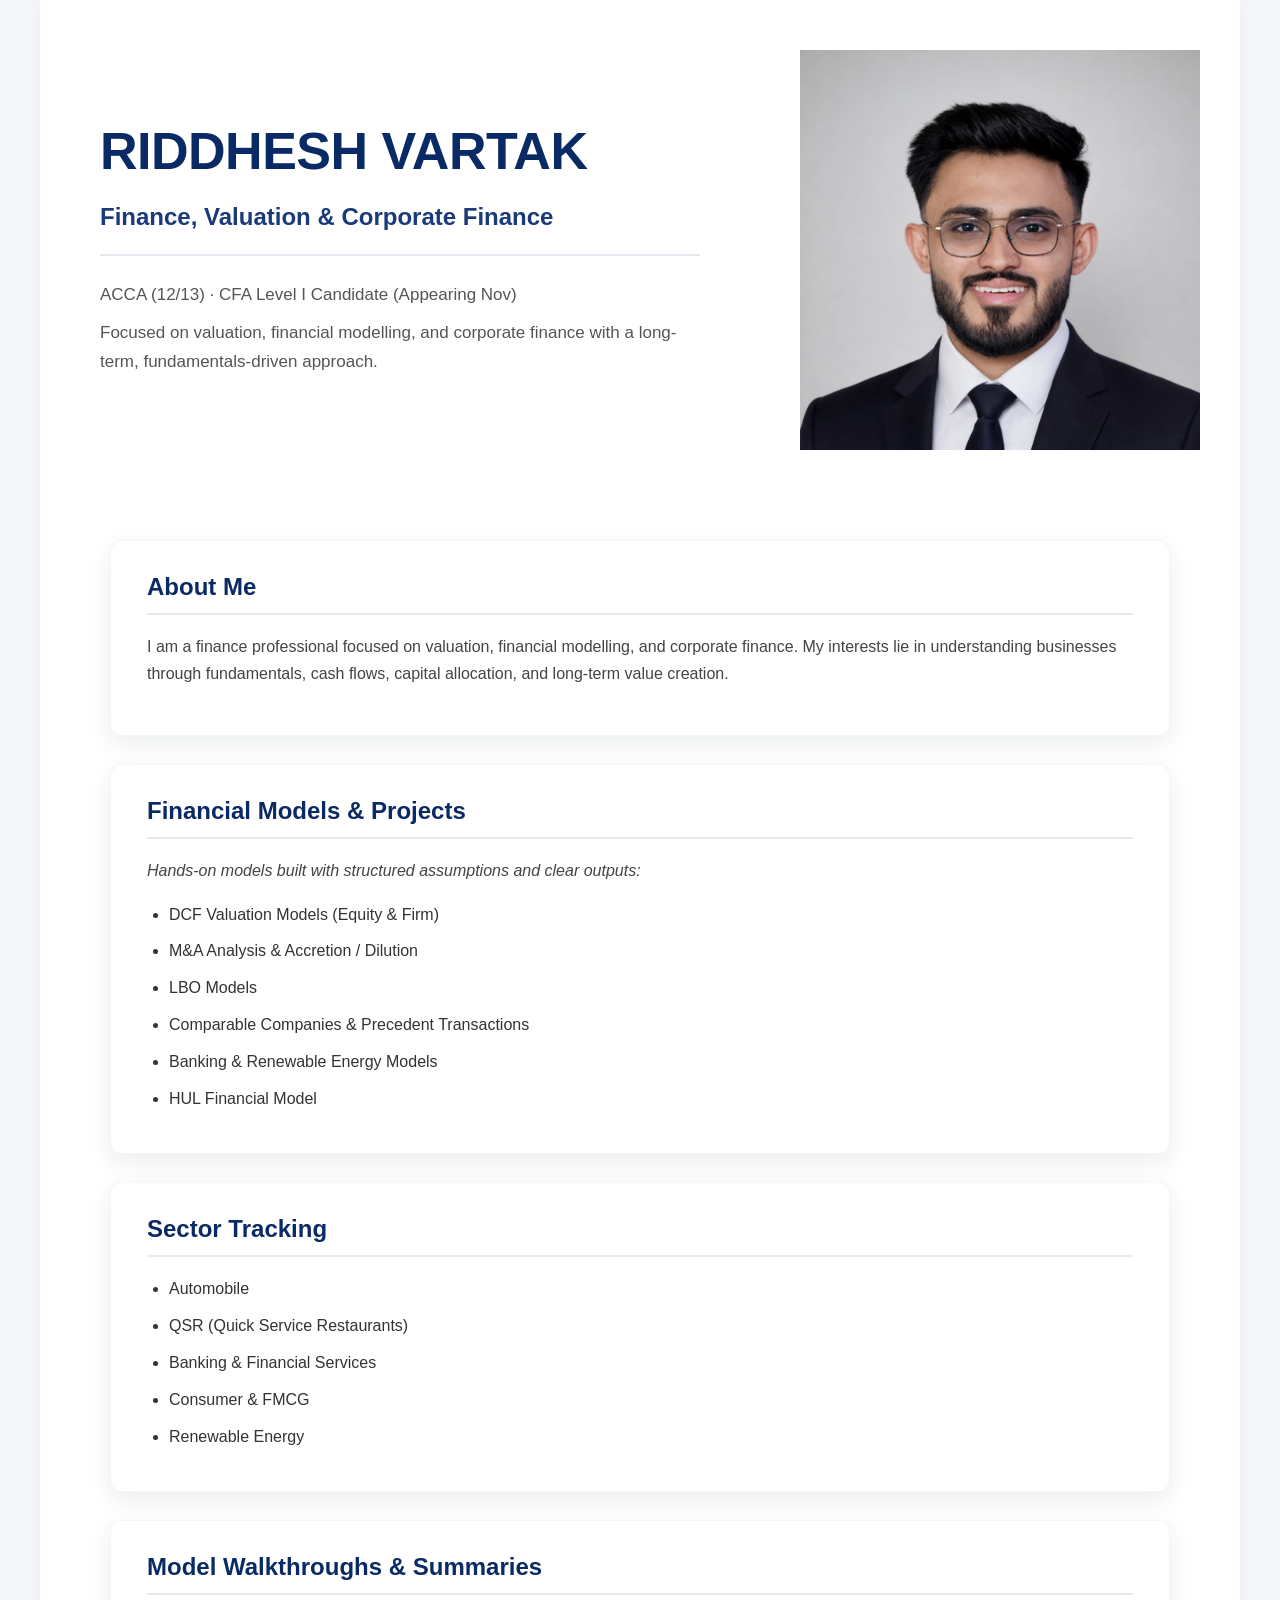
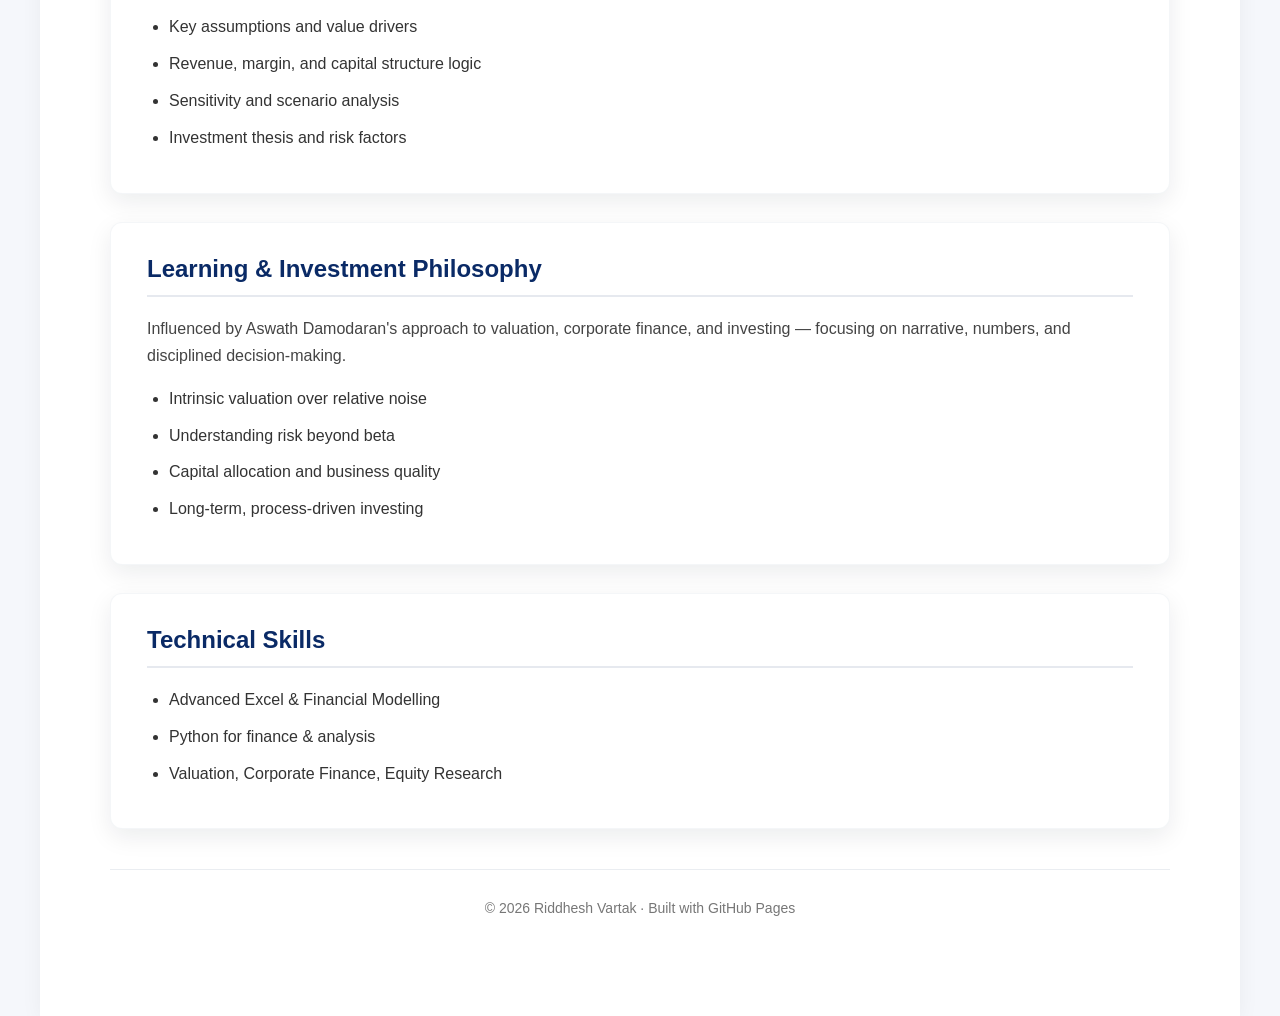
==== index.html @ f4246430 "Update index.html" ====
<!DOCTYPE html>
<html lang="en">
<head>
  <meta charset="UTF-8">
  <title>Riddhesh Vartak | Finance & Valuation Portfolio</title>
  <meta name="viewport" content="width=device-width, initial-scale=1.0">

  <style>
    * {
      box-sizing: border-box;
      margin: 0;
      padding: 0;
    }

    body {
      font-family: 'Arial', sans-serif;
      background: #f5f7fb;
      color: #222;
    }

    /* MAIN CONTENT AREA */
    .main-content-area {
      max-width: 1200px;
      margin: 0 auto;
      background: #ffffff;
      box-shadow: 0 4px 20px rgba(0, 0, 0, 0.05);
    }

    /* HERO SECTION */
    .hero-container {
      display: flex;
      width: 100%;
      min-height: 500px;
      background: #ffffff;
    }

    /* LEFT SIDE - TEXT CONTENT */
    .hero-content {
      flex: 1;
      padding: 60px 60px;
      max-width: 60%;
      display: flex;
      flex-direction: column;
      justify-content: center;
      order: 1; /* Always first on mobile */
    }

    /* RIGHT SIDE - IMAGE SECTION */
    .hero-image-section {
      flex: 1;
      max-width: 40%;
      background: #ffffff;
      display: flex;
      align-items: center;
      justify-content: center;
      padding: 40px;
      order: 2; /* Always second on mobile */
    }

    .hero-image-wrapper {
      width: 100%;
      height: 100%;
      max-height: 400px;
      overflow: hidden;
      display: flex;
      align-items: center;
      justify-content: center;
    }

    .hero-image {
      width: 100%;
      height: 100%;
      object-fit: cover;
      object-position: center top;
    }

    /* TEXT STYLING */
    .hero-name {
      font-size: 52px;
      line-height: 1.1;
      font-weight: 800;
      color: #0a2a66;
      margin-bottom: 20px;
      letter-spacing: -0.5px;
    }

    .hero-title {
      font-size: 24px;
      line-height: 1.4;
      font-weight: 600;
      color: #1a3a7a;
      margin-bottom: 25px;
      padding-bottom: 20px;
      border-bottom: 2px solid rgba(10, 42, 102, 0.1);
    }

    .hero-sub {
      font-size: 17px;
      color: #555;
      line-height: 1.7;
    }

    .hero-sub span {
      display: block;
      margin-bottom: 10px;
      font-weight: 500;
    }

    /* RESPONSIVE - FIXED FOR MOBILE */
    @media (max-width: 1024px) {
      .hero-container {
        flex-direction: column;
        min-height: auto;
      }
      
      .hero-content {
        max-width: 100%;
        padding: 50px 40px;
        order: 1; /* Text comes first */
      }
      
      .hero-image-section {
        max-width: 100%;
        height: 400px;
        padding: 20px;
        order: 2; /* Image comes second */
      }
      
      .hero-image-wrapper {
        max-height: 360px;
      }
    }

    @media (max-width: 768px) {
      .hero-content {
        padding: 40px 30px;
      }
      
      .hero-name {
        font-size: 42px;
      }
      
      .hero-title {
        font-size: 22px;
      }
      
      .hero-image-section {
        height: 350px;
      }
      
      .main-content-area {
        margin: 0 10px;
      }
    }

    @media (max-width: 480px) {
      .hero-content {
        padding: 30px 20px;
      }
      
      .hero-name {
        font-size: 36px;
      }
      
      .hero-title {
        font-size: 20px;
      }
      
      .hero-image-section {
        height: 300px;
        padding: 10px;
      }
    }

    /* MAIN CONTENT BLOCKS */
    .content {
      max-width: 1100px;
      margin: 0 auto;
      padding: 40px 20px 60px;
      background: #ffffff;
    }

    .section {
      background: #ffffff;
      border-radius: 12px;
      padding: 32px 36px;
      margin-bottom: 28px;
      box-shadow: 0 8px 24px rgba(15, 23, 42, 0.08);
      border: 1px solid rgba(148, 163, 184, 0.1);
    }

    .section h2 {
      margin: 0 0 18px;
      color: #0a2a66;
      font-size: 24px;
      font-weight: 700;
      padding-bottom: 12px;
      border-bottom: 2px solid rgba(10, 42, 102, 0.1);
    }

    .section p {
      margin: 0 0 16px;
      color: #444;
      line-height: 1.7;
      font-size: 16px;
    }

    .section ul {
      margin: 8px 0 0;
      padding-left: 22px;
      line-height: 1.8;
      color: #333;
    }

    .section li {
      margin-bottom: 8px;
    }

    .section-note {
      color: #666;
      margin-bottom: 12px;
      font-size: 15px;
      font-style: italic;
    }

    .footer {
      text-align: center;
      color: #777;
      font-size: 14px;
      padding: 30px 0 40px;
      border-top: 1px solid rgba(148, 163, 184, 0.2);
      margin-top: 40px;
      background: #ffffff;
    }
  </style>
</head>

<body>

  <!-- MAIN CONTENT AREA -->
  <div class="main-content-area">
    
    <!-- HERO SECTION -->
    <div class="hero-container">
      <div class="hero-content">
        <h1 class="hero-name">RIDDHESH VARTAK</h1>
        <div class="hero-title">Finance, Valuation & Corporate Finance</div>
        <p class="hero-sub">
          <span>ACCA (12/13) · CFA Level I Candidate (Appearing Nov)</span>
          Focused on valuation, financial modelling, and corporate finance with a long-term, fundamentals-driven approach.
        </p>
      </div>

      <div class="hero-image-section">
        <div class="hero-image-wrapper">
          <img src="profile.jpg" alt="Riddhesh Vartak" class="hero-image">
        </div>
      </div>
    </div>

    <!-- MAIN CONTENT -->
    <main class="content">

      <section class="section">
        <h2>About Me</h2>
        <p>
          I am a finance professional focused on valuation, financial modelling, and corporate finance.
          My interests lie in understanding businesses through fundamentals, cash flows, capital allocation,
          and long-term value creation.
        </p>
      </section>

      <section class="section">
        <h2>Financial Models & Projects</h2>
        <p class="section-note">Hands-on models built with structured assumptions and clear outputs:</p>
        <ul>
          <li>DCF Valuation Models (Equity & Firm)</li>
          <li>M&A Analysis & Accretion / Dilution</li>
          <li>LBO Models</li>
          <li>Comparable Companies & Precedent Transactions</li>
          <li>Banking & Renewable Energy Models</li>
          <li>HUL Financial Model</li>
        </ul>
      </section>

      <section class="section">
        <h2>Sector Tracking</h2>
        <ul>
          <li>Automobile</li>
          <li>QSR (Quick Service Restaurants)</li>
          <li>Banking & Financial Services</li>
          <li>Consumer & FMCG</li>
          <li>Renewable Energy</li>
        </ul>
      </section>

      <section class="section">
        <h2>Model Walkthroughs & Summaries</h2>
        <ul>
          <li>Key assumptions and value drivers</li>
          <li>Revenue, margin, and capital structure logic</li>
          <li>Sensitivity and scenario analysis</li>
          <li>Investment thesis and risk factors</li>
        </ul>
      </section>

      <section class="section">
        <h2>Learning & Investment Philosophy</h2>
        <p>
          Influenced by Aswath Damodaran's approach to valuation, corporate finance, and investing — focusing on narrative,
          numbers, and disciplined decision-making.
        </p>
        <ul>
          <li>Intrinsic valuation over relative noise</li>
          <li>Understanding risk beyond beta</li>
          <li>Capital allocation and business quality</li>
          <li>Long-term, process-driven investing</li>
        </ul>
      </section>

      <section class="section">
        <h2>Technical Skills</h2>
        <ul>
          <li>Advanced Excel & Financial Modelling</li>
          <li>Python for finance & analysis</li>
          <li>Valuation, Corporate Finance, Equity Research</li>
        </ul>
      </section>

      <div class="footer">
        © 2026 Riddhesh Vartak · Built with GitHub Pages
      </div>

    </main>
  </div>

</body>
</html>
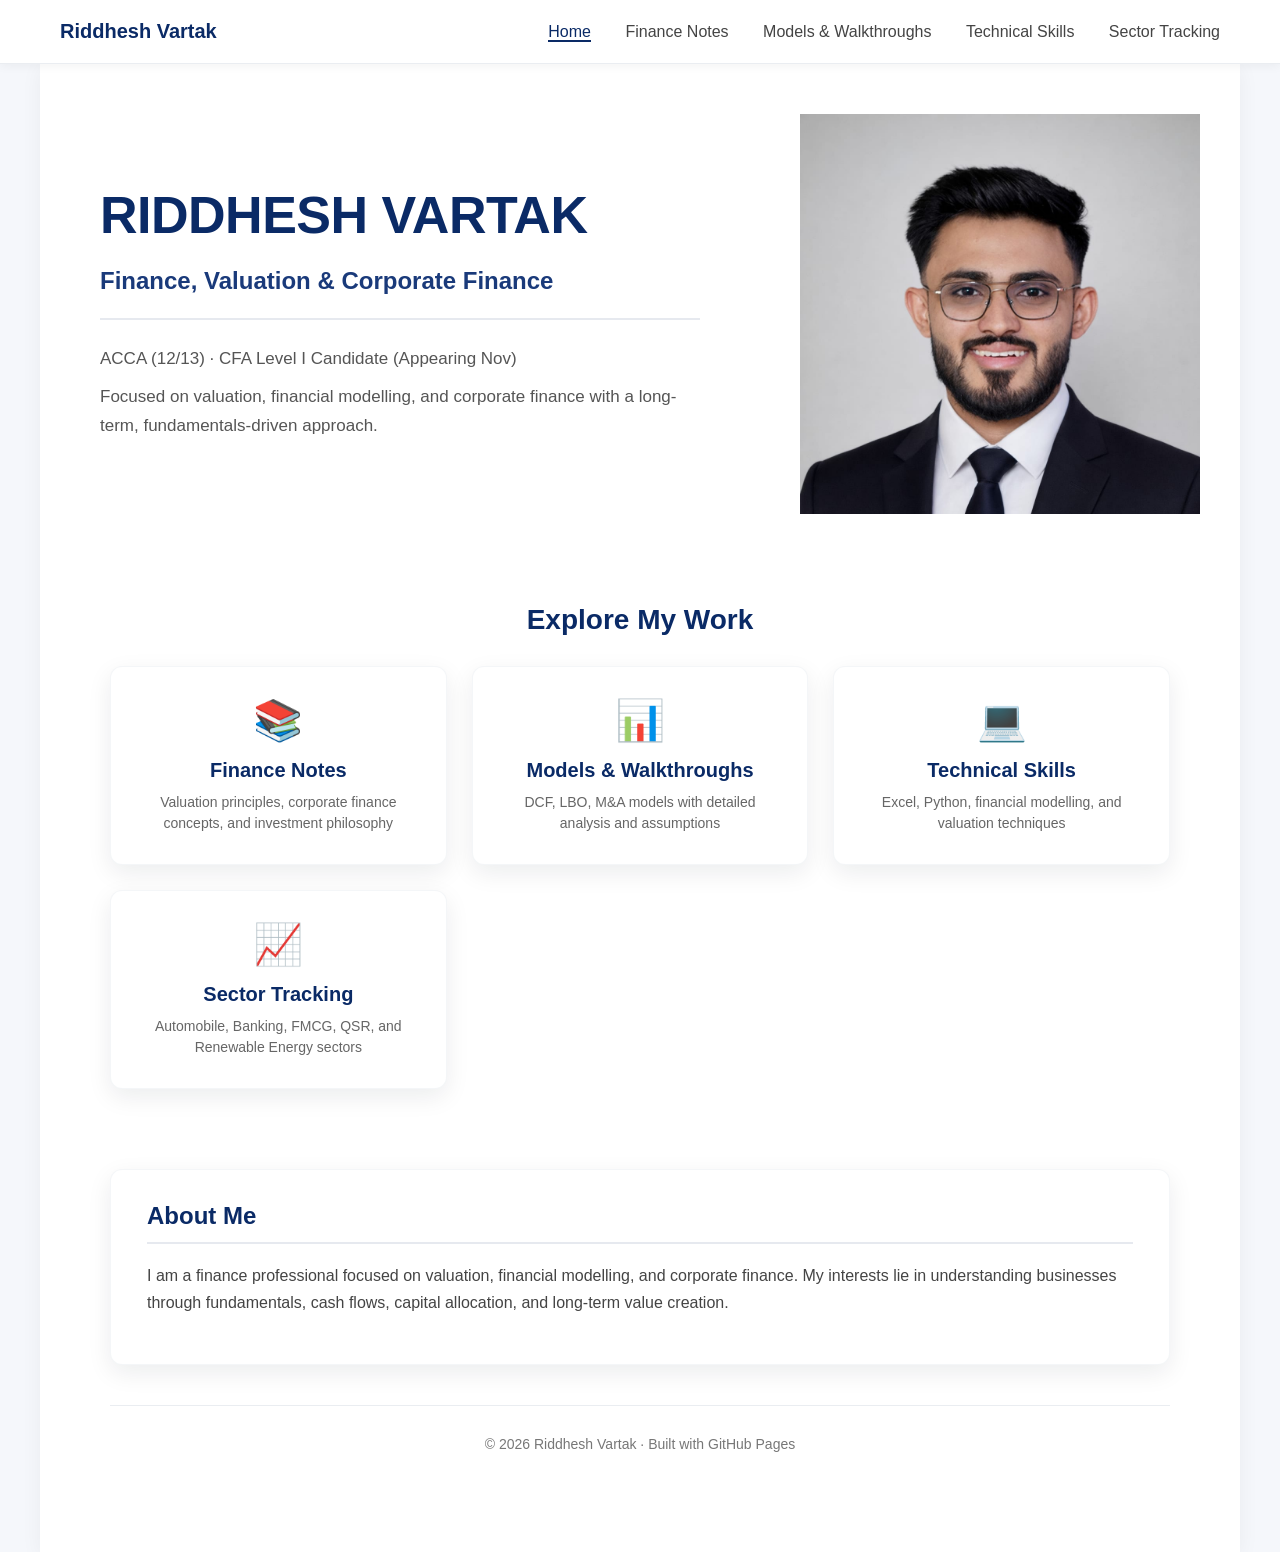
==== commit a3532e1d: "Update index.html" ====
--- a/index.html
+++ b/index.html
@@ -18,12 +18,71 @@
       color: #222;
     }
 
+    /* NAVIGATION MENU */
+    .main-nav {
+      background: #ffffff;
+      padding: 20px 0;
+      border-bottom: 1px solid rgba(148, 163, 184, 0.2);
+      box-shadow: 0 2px 10px rgba(0, 0, 0, 0.05);
+      position: sticky;
+      top: 0;
+      z-index: 1000;
+    }
+    
+    .nav-container {
+      max-width: 1200px;
+      margin: 0 auto;
+      padding: 0 20px;
+      display: flex;
+      justify-content: space-between;
+      align-items: center;
+    }
+    
+    .nav-logo {
+      font-size: 20px;
+      font-weight: 700;
+      color: #0a2a66;
+      text-decoration: none;
+    }
+    
+    .nav-links a {
+      margin-left: 30px;
+      color: #444;
+      text-decoration: none;
+      font-weight: 500;
+      transition: color 0.3s;
+    }
+    
+    .nav-links a:hover,
+    .nav-links a.active {
+      color: #0a2a66;
+      border-bottom: 2px solid #0a2a66;
+    }
+    
+    @media (max-width: 768px) {
+      .nav-container {
+        flex-direction: column;
+      }
+      
+      .nav-links {
+        margin-top: 15px;
+        display: flex;
+        flex-wrap: wrap;
+        justify-content: center;
+      }
+      
+      .nav-links a {
+        margin: 5px 10px;
+      }
+    }
+
     /* MAIN CONTENT AREA */
     .main-content-area {
       max-width: 1200px;
       margin: 0 auto;
       background: #ffffff;
       box-shadow: 0 4px 20px rgba(0, 0, 0, 0.05);
+      min-height: 80vh;
     }
 
     /* HERO SECTION */
@@ -42,7 +101,6 @@
       display: flex;
       flex-direction: column;
       justify-content: center;
-      order: 1; /* Always first on mobile */
     }
 
     /* RIGHT SIDE - IMAGE SECTION */
@@ -54,7 +112,6 @@
       align-items: center;
       justify-content: center;
       padding: 40px;
-      order: 2; /* Always second on mobile */
     }
 
     .hero-image-wrapper {
@@ -106,8 +163,64 @@
       font-weight: 500;
     }
 
-    /* RESPONSIVE - FIXED FOR MOBILE */
-    @media (max-width: 1024px) {
+    /* QUICK LINKS SECTION */
+    .quick-links {
+      max-width: 1100px;
+      margin: 40px auto;
+      padding: 0 20px;
+    }
+
+    .quick-links h2 {
+      text-align: center;
+      color: #0a2a66;
+      margin-bottom: 30px;
+      font-size: 28px;
+    }
+
+    .links-grid {
+      display: grid;
+      grid-template-columns: repeat(auto-fit, minmax(250px, 1fr));
+      gap: 25px;
+    }
+
+    .link-card {
+      background: #ffffff;
+      border-radius: 12px;
+      padding: 30px;
+      text-align: center;
+      box-shadow: 0 8px 24px rgba(15, 23, 42, 0.08);
+      border: 1px solid rgba(148, 163, 184, 0.1);
+      transition: transform 0.3s, box-shadow 0.3s;
+      text-decoration: none;
+      color: inherit;
+      display: block;
+    }
+
+    .link-card:hover {
+      transform: translateY(-5px);
+      box-shadow: 0 12px 30px rgba(15, 23, 42, 0.12);
+    }
+
+    .link-icon {
+      font-size: 40px;
+      color: #0a2a66;
+      margin-bottom: 15px;
+    }
+
+    .link-card h3 {
+      color: #0a2a66;
+      margin-bottom: 10px;
+      font-size: 20px;
+    }
+
+    .link-card p {
+      color: #666;
+      font-size: 14px;
+      line-height: 1.5;
+    }
+
+    /* RESPONSIVE */
+    @media (max-width: 768px) {
       .hero-container {
         flex-direction: column;
         min-height: auto;
@@ -116,25 +229,17 @@
       .hero-content {
         max-width: 100%;
         padding: 50px 40px;
-        order: 1; /* Text comes first */
       }
       
       .hero-image-section {
         max-width: 100%;
         height: 400px;
         padding: 20px;
-        order: 2; /* Image comes second */
       }
       
       .hero-image-wrapper {
         max-height: 360px;
       }
-    }
-
-    @media (max-width: 768px) {
-      .hero-content {
-        padding: 40px 30px;
-      }
       
       .hero-name {
         font-size: 42px;
@@ -142,14 +247,6 @@
       
       .hero-title {
         font-size: 22px;
-      }
-      
-      .hero-image-section {
-        height: 350px;
-      }
-      
-      .main-content-area {
-        margin: 0 10px;
       }
     }
 
@@ -169,6 +266,10 @@
       .hero-image-section {
         height: 300px;
         padding: 10px;
+      }
+      
+      .links-grid {
+        grid-template-columns: 1fr;
       }
     }
 
@@ -236,6 +337,19 @@
 </head>
 
 <body>
+  <!-- NAVIGATION MENU -->
+  <nav class="main-nav">
+    <div class="nav-container">
+      <a href="index.html" class="nav-logo">Riddhesh Vartak</a>
+      <div class="nav-links">
+        <a href="index.html" class="active">Home</a>
+        <a href="notes.html">Finance Notes</a>
+        <a href="models.html">Models & Walkthroughs</a>
+        <a href="skills.html">Technical Skills</a>
+        <a href="sectors.html">Sector Tracking</a>
+      </div>
+    </div>
+  </nav>
 
   <!-- MAIN CONTENT AREA -->
   <div class="main-content-area">
@@ -258,9 +372,38 @@
       </div>
     </div>
 
+    <!-- QUICK LINKS TO SECTIONS -->
+    <div class="quick-links">
+      <h2>Explore My Work</h2>
+      <div class="links-grid">
+        <a href="notes.html" class="link-card">
+          <div class="link-icon">📚</div>
+          <h3>Finance Notes</h3>
+          <p>Valuation principles, corporate finance concepts, and investment philosophy</p>
+        </a>
+        
+        <a href="models.html" class="link-card">
+          <div class="link-icon">📊</div>
+          <h3>Models & Walkthroughs</h3>
+          <p>DCF, LBO, M&A models with detailed analysis and assumptions</p>
+        </a>
+        
+        <a href="skills.html" class="link-card">
+          <div class="link-icon">💻</div>
+          <h3>Technical Skills</h3>
+          <p>Excel, Python, financial modelling, and valuation techniques</p>
+        </a>
+        
+        <a href="sectors.html" class="link-card">
+          <div class="link-icon">📈</div>
+          <h3>Sector Tracking</h3>
+          <p>Automobile, Banking, FMCG, QSR, and Renewable Energy sectors</p>
+        </a>
+      </div>
+    </div>
+
     <!-- MAIN CONTENT -->
     <main class="content">
-
       <section class="section">
         <h2>About Me</h2>
         <p>
@@ -270,69 +413,10 @@
         </p>
       </section>
 
-      <section class="section">
-        <h2>Financial Models & Projects</h2>
-        <p class="section-note">Hands-on models built with structured assumptions and clear outputs:</p>
-        <ul>
-          <li>DCF Valuation Models (Equity & Firm)</li>
-          <li>M&A Analysis & Accretion / Dilution</li>
-          <li>LBO Models</li>
-          <li>Comparable Companies & Precedent Transactions</li>
-          <li>Banking & Renewable Energy Models</li>
-          <li>HUL Financial Model</li>
-        </ul>
-      </section>
-
-      <section class="section">
-        <h2>Sector Tracking</h2>
-        <ul>
-          <li>Automobile</li>
-          <li>QSR (Quick Service Restaurants)</li>
-          <li>Banking & Financial Services</li>
-          <li>Consumer & FMCG</li>
-          <li>Renewable Energy</li>
-        </ul>
-      </section>
-
-      <section class="section">
-        <h2>Model Walkthroughs & Summaries</h2>
-        <ul>
-          <li>Key assumptions and value drivers</li>
-          <li>Revenue, margin, and capital structure logic</li>
-          <li>Sensitivity and scenario analysis</li>
-          <li>Investment thesis and risk factors</li>
-        </ul>
-      </section>
-
-      <section class="section">
-        <h2>Learning & Investment Philosophy</h2>
-        <p>
-          Influenced by Aswath Damodaran's approach to valuation, corporate finance, and investing — focusing on narrative,
-          numbers, and disciplined decision-making.
-        </p>
-        <ul>
-          <li>Intrinsic valuation over relative noise</li>
-          <li>Understanding risk beyond beta</li>
-          <li>Capital allocation and business quality</li>
-          <li>Long-term, process-driven investing</li>
-        </ul>
-      </section>
-
-      <section class="section">
-        <h2>Technical Skills</h2>
-        <ul>
-          <li>Advanced Excel & Financial Modelling</li>
-          <li>Python for finance & analysis</li>
-          <li>Valuation, Corporate Finance, Equity Research</li>
-        </ul>
-      </section>
-
       <div class="footer">
         © 2026 Riddhesh Vartak · Built with GitHub Pages
       </div>
-
     </main>
   </div>
-
 </body>
 </html>
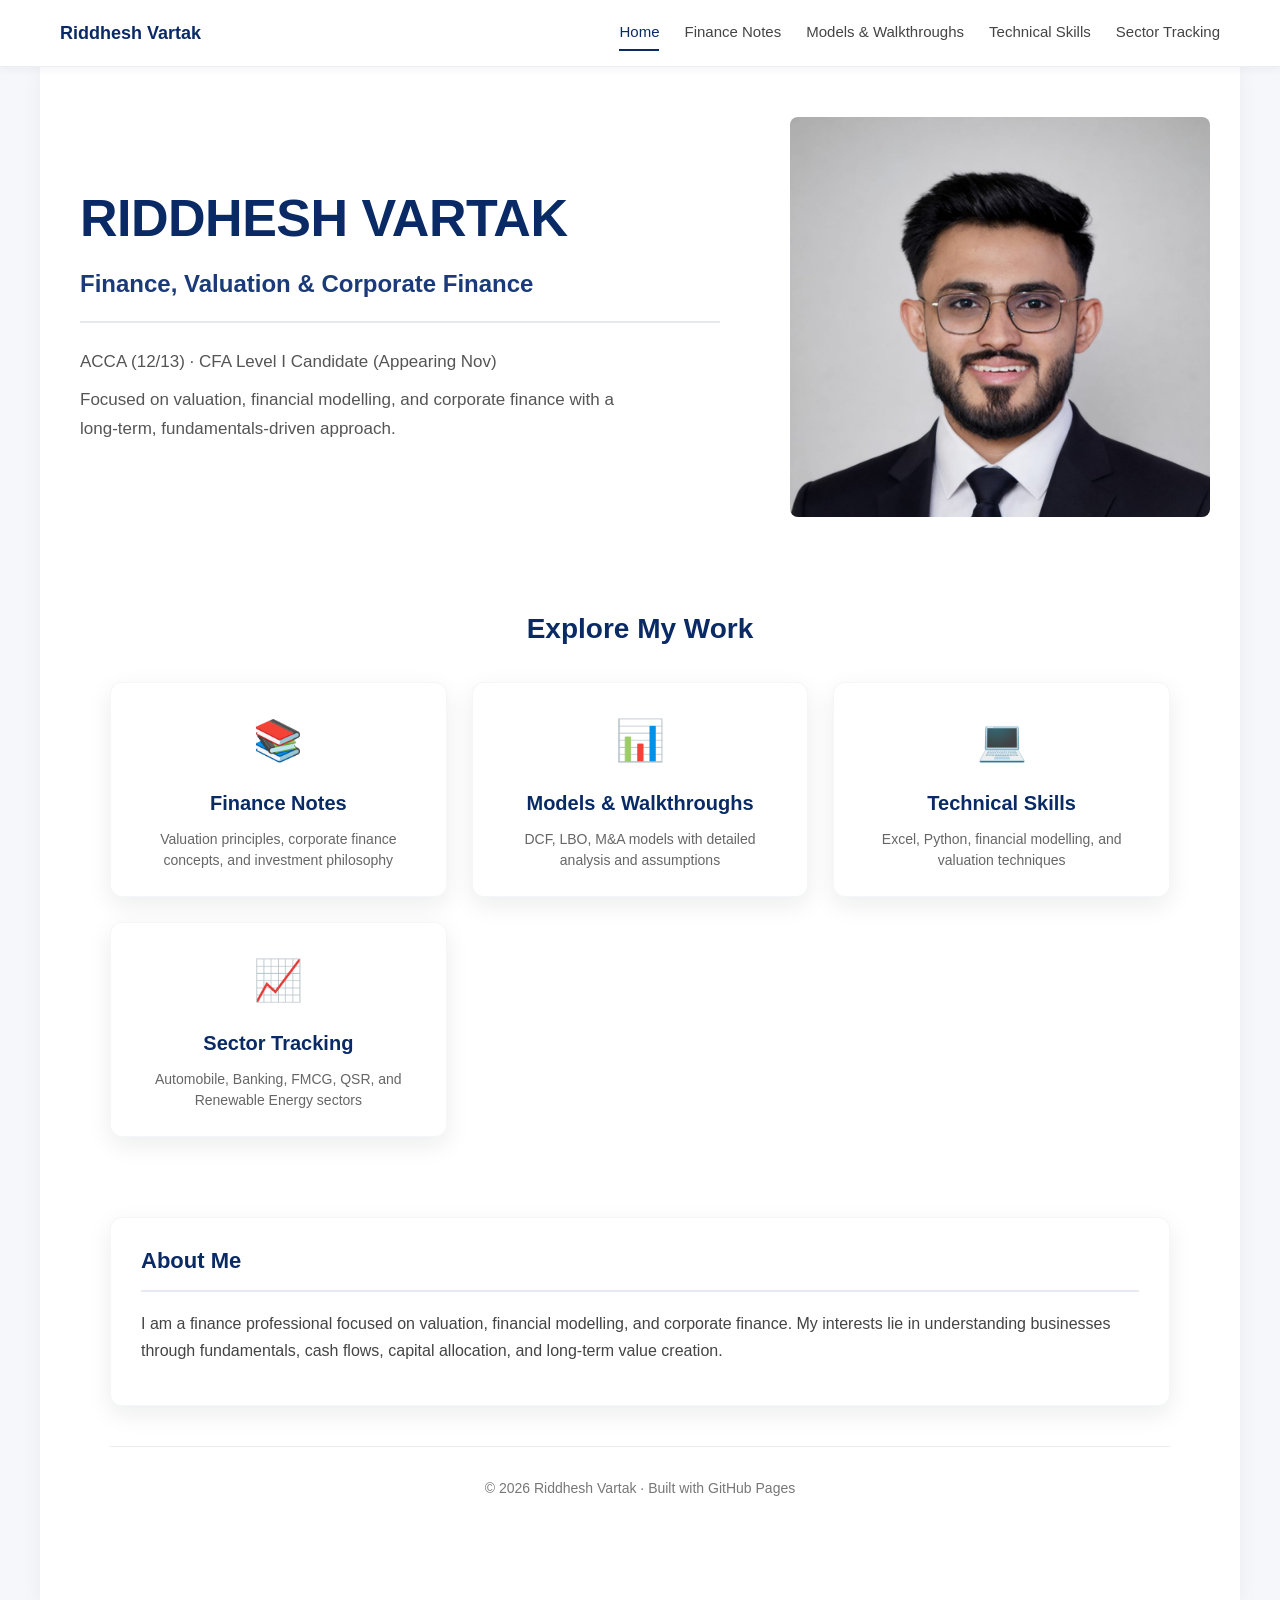
==== commit 7c7db2f5: "Update index.html" ====
--- a/index.html
+++ b/index.html
@@ -16,12 +16,13 @@
       font-family: 'Arial', sans-serif;
       background: #f5f7fb;
       color: #222;
-    }
-
-    /* NAVIGATION MENU */
+      line-height: 1.6;
+    }
+
+    /* NAVIGATION MENU - FIXED FOR MOBILE */
     .main-nav {
       background: #ffffff;
-      padding: 20px 0;
+      padding: 15px 0;
       border-bottom: 1px solid rgba(148, 163, 184, 0.2);
       box-shadow: 0 2px 10px rgba(0, 0, 0, 0.05);
       position: sticky;
@@ -39,18 +40,42 @@
     }
     
     .nav-logo {
-      font-size: 20px;
+      font-size: 18px;
       font-weight: 700;
       color: #0a2a66;
       text-decoration: none;
+      white-space: nowrap;
+    }
+    
+    /* HAMBURGER MENU FOR MOBILE */
+    .hamburger {
+      display: none;
+      flex-direction: column;
+      cursor: pointer;
+      gap: 4px;
+    }
+    
+    .hamburger span {
+      width: 25px;
+      height: 3px;
+      background: #0a2a66;
+      border-radius: 2px;
+      transition: 0.3s;
+    }
+    
+    .nav-links {
+      display: flex;
+      gap: 25px;
     }
     
     .nav-links a {
-      margin-left: 30px;
       color: #444;
       text-decoration: none;
       font-weight: 500;
+      font-size: 15px;
+      padding: 5px 0;
       transition: color 0.3s;
+      white-space: nowrap;
     }
     
     .nav-links a:hover,
@@ -59,20 +84,49 @@
       border-bottom: 2px solid #0a2a66;
     }
     
+    /* MOBILE NAVIGATION */
     @media (max-width: 768px) {
+      .hamburger {
+        display: flex;
+      }
+      
+      .nav-links {
+        position: fixed;
+        top: 60px;
+        left: 0;
+        width: 100%;
+        background: white;
+        flex-direction: column;
+        align-items: center;
+        padding: 20px 0;
+        gap: 15px;
+        box-shadow: 0 10px 20px rgba(0,0,0,0.1);
+        transform: translateY(-100%);
+        opacity: 0;
+        visibility: hidden;
+        transition: all 0.3s ease;
+        z-index: 999;
+      }
+      
+      .nav-links.active {
+        transform: translateY(0);
+        opacity: 1;
+        visibility: visible;
+      }
+      
+      .nav-links a {
+        padding: 10px 20px;
+        width: 90%;
+        text-align: center;
+        border-radius: 6px;
+      }
+      
+      .nav-links a:hover {
+        background: #f5f7fb;
+      }
+      
       .nav-container {
-        flex-direction: column;
-      }
-      
-      .nav-links {
-        margin-top: 15px;
-        display: flex;
-        flex-wrap: wrap;
-        justify-content: center;
-      }
-      
-      .nav-links a {
-        margin: 5px 10px;
+        padding: 0 15px;
       }
     }
 
@@ -85,7 +139,7 @@
       min-height: 80vh;
     }
 
-    /* HERO SECTION */
+    /* HERO SECTION - FIXED FOR MOBILE */
     .hero-container {
       display: flex;
       width: 100%;
@@ -96,7 +150,7 @@
     /* LEFT SIDE - TEXT CONTENT */
     .hero-content {
       flex: 1;
-      padding: 60px 60px;
+      padding: 60px 40px;
       max-width: 60%;
       display: flex;
       flex-direction: column;
@@ -111,7 +165,7 @@
       display: flex;
       align-items: center;
       justify-content: center;
-      padding: 40px;
+      padding: 30px;
     }
 
     .hero-image-wrapper {
@@ -122,6 +176,7 @@
       display: flex;
       align-items: center;
       justify-content: center;
+      border-radius: 8px;
     }
 
     .hero-image {
@@ -133,7 +188,7 @@
 
     /* TEXT STYLING */
     .hero-name {
-      font-size: 52px;
+      font-size: clamp(32px, 5vw, 52px); /* Responsive font size */
       line-height: 1.1;
       font-weight: 800;
       color: #0a2a66;
@@ -142,7 +197,7 @@
     }
 
     .hero-title {
-      font-size: 24px;
+      font-size: clamp(18px, 3vw, 24px); /* Responsive font size */
       line-height: 1.4;
       font-weight: 600;
       color: #1a3a7a;
@@ -152,9 +207,10 @@
     }
 
     .hero-sub {
-      font-size: 17px;
+      font-size: clamp(14px, 2vw, 17px); /* Responsive font size */
       color: #555;
       line-height: 1.7;
+      max-width: 90%;
     }
 
     .hero-sub span {
@@ -174,7 +230,7 @@
       text-align: center;
       color: #0a2a66;
       margin-bottom: 30px;
-      font-size: 28px;
+      font-size: clamp(24px, 4vw, 28px);
     }
 
     .links-grid {
@@ -186,7 +242,7 @@
     .link-card {
       background: #ffffff;
       border-radius: 12px;
-      padding: 30px;
+      padding: 25px;
       text-align: center;
       box-shadow: 0 8px 24px rgba(15, 23, 42, 0.08);
       border: 1px solid rgba(148, 163, 184, 0.1);
@@ -219,57 +275,54 @@
       line-height: 1.5;
     }
 
-    /* RESPONSIVE */
+    /* RESPONSIVE - FIXED HERO LAYOUT */
     @media (max-width: 768px) {
       .hero-container {
-        flex-direction: column;
+        flex-direction: column-reverse; /* Photo on TOP, text below on mobile */
         min-height: auto;
+        padding: 20px 0;
       }
       
       .hero-content {
         max-width: 100%;
-        padding: 50px 40px;
+        padding: 30px 20px;
+        text-align: center;
+        align-items: center;
       }
       
       .hero-image-section {
         max-width: 100%;
-        height: 400px;
+        height: 300px;
         padding: 20px;
+        order: 1; /* Image first on mobile */
+      }
+      
+      .hero-content {
+        order: 2; /* Text second on mobile */
       }
       
       .hero-image-wrapper {
-        max-height: 360px;
-      }
-      
-      .hero-name {
-        font-size: 42px;
-      }
-      
-      .hero-title {
-        font-size: 22px;
+        max-height: 280px;
+      }
+      
+      .hero-sub {
+        max-width: 100%;
       }
     }
 
     @media (max-width: 480px) {
       .hero-content {
-        padding: 30px 20px;
-      }
-      
-      .hero-name {
-        font-size: 36px;
-      }
-      
-      .hero-title {
-        font-size: 20px;
+        padding: 25px 15px;
       }
       
       .hero-image-section {
-        height: 300px;
-        padding: 10px;
+        height: 250px;
+        padding: 15px;
       }
       
       .links-grid {
         grid-template-columns: 1fr;
+        gap: 15px;
       }
     }
 
@@ -284,8 +337,8 @@
     .section {
       background: #ffffff;
       border-radius: 12px;
-      padding: 32px 36px;
-      margin-bottom: 28px;
+      padding: 25px 30px;
+      margin-bottom: 25px;
       box-shadow: 0 8px 24px rgba(15, 23, 42, 0.08);
       border: 1px solid rgba(148, 163, 184, 0.1);
     }
@@ -293,7 +346,7 @@
     .section h2 {
       margin: 0 0 18px;
       color: #0a2a66;
-      font-size: 24px;
+      font-size: 22px;
       font-weight: 700;
       padding-bottom: 12px;
       border-bottom: 2px solid rgba(10, 42, 102, 0.1);
@@ -304,24 +357,6 @@
       color: #444;
       line-height: 1.7;
       font-size: 16px;
-    }
-
-    .section ul {
-      margin: 8px 0 0;
-      padding-left: 22px;
-      line-height: 1.8;
-      color: #333;
-    }
-
-    .section li {
-      margin-bottom: 8px;
-    }
-
-    .section-note {
-      color: #666;
-      margin-bottom: 12px;
-      font-size: 15px;
-      font-style: italic;
     }
 
     .footer {
@@ -341,7 +376,14 @@
   <nav class="main-nav">
     <div class="nav-container">
       <a href="index.html" class="nav-logo">Riddhesh Vartak</a>
-      <div class="nav-links">
+      
+      <div class="hamburger" id="hamburger">
+        <span></span>
+        <span></span>
+        <span></span>
+      </div>
+      
+      <div class="nav-links" id="navLinks">
         <a href="index.html" class="active">Home</a>
         <a href="notes.html">Finance Notes</a>
         <a href="models.html">Models & Walkthroughs</a>
@@ -418,5 +460,24 @@
       </div>
     </main>
   </div>
+
+  <script>
+    // Mobile hamburger menu toggle
+    const hamburger = document.getElementById('hamburger');
+    const navLinks = document.getElementById('navLinks');
+    
+    hamburger.addEventListener('click', () => {
+      navLinks.classList.toggle('active');
+      hamburger.classList.toggle('active');
+    });
+    
+    // Close menu when clicking on a link
+    document.querySelectorAll('.nav-links a').forEach(link => {
+      link.addEventListener('click', () => {
+        navLinks.classList.remove('active');
+        hamburger.classList.remove('active');
+      });
+    });
+  </script>
 </body>
 </html>
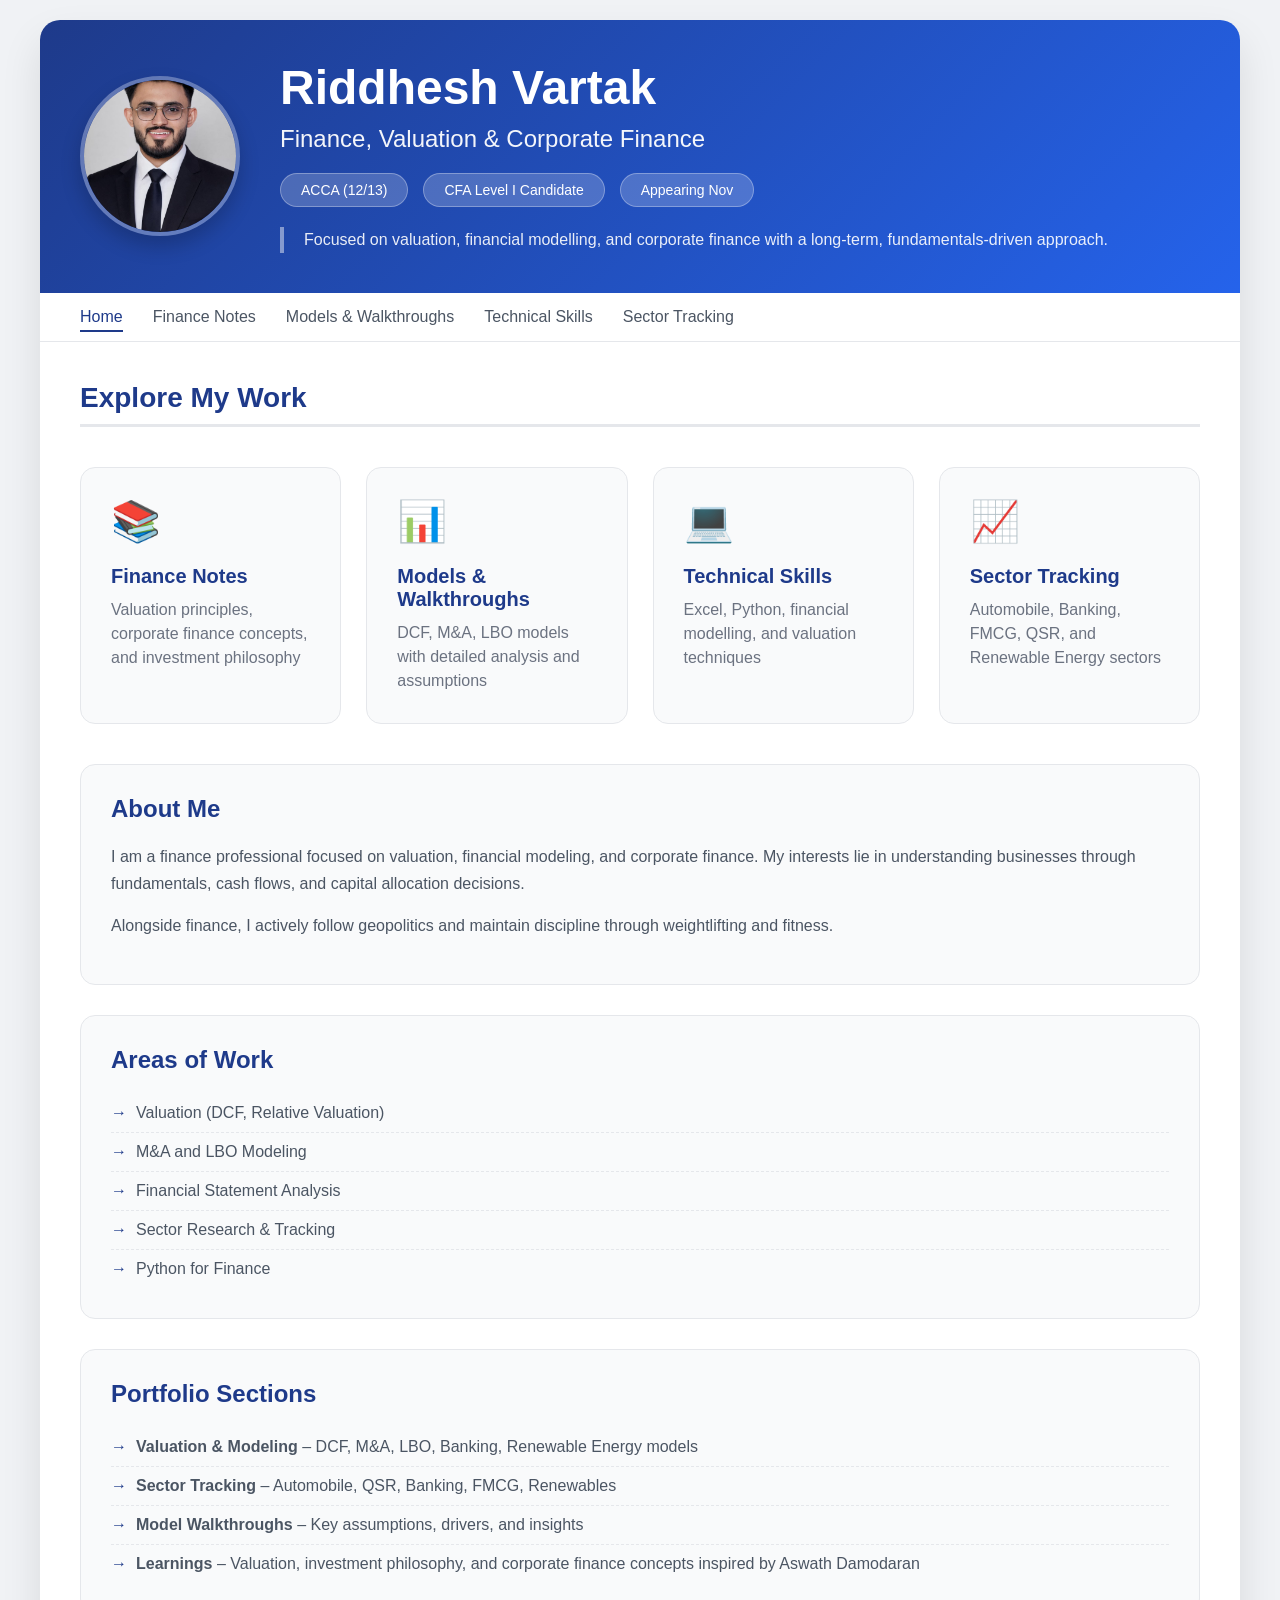
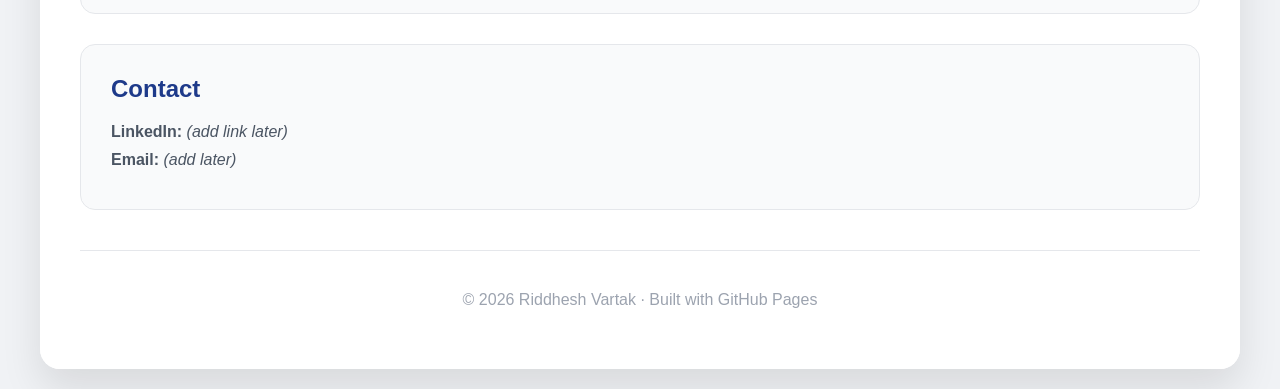
==== commit bf0ad0ee: "Update index.html" ====
--- a/index.html
+++ b/index.html
@@ -1,483 +1,132 @@
 <!DOCTYPE html>
 <html lang="en">
 <head>
-  <meta charset="UTF-8">
-  <title>Riddhesh Vartak | Finance & Valuation Portfolio</title>
-  <meta name="viewport" content="width=device-width, initial-scale=1.0">
+    <meta charset="UTF-8">
+    <meta name="viewport" content="width=device-width, initial-scale=1.0">
+    <title>Riddhesh Vartak - Finance Portfolio</title>
+    <link rel="stylesheet" href="style.css">
+</head>
+<body>
+    <div class="portfolio-card">
+        <!-- HEADER WITH BLUE BACKGROUND - PHOTO FIXED -->
+        <header class="portfolio-header">
+            <div class="header-content">
+                <img src="profile.jpg" alt="Riddhesh Vartak" class="profile-img" onerror="this.src='https://via.placeholder.com/160x160?text=RV'">
+                <div class="header-text">
+                    <h1>Riddhesh Vartak</h1>
+                    <h2>Finance, Valuation & Corporate Finance</h2>
+                    <div class="badges">
+                        <span class="badge">ACCA (12/13)</span>
+                        <span class="badge">CFA Level I Candidate</span>
+                        <span class="badge">Appearing Nov</span>
+                    </div>
+                    <div class="focus-text">
+                        Focused on valuation, financial modelling, and corporate finance with a long-term, fundamentals-driven approach.
+                    </div>
+                </div>
+            </div>
+        </header>
 
-  <style>
-    * {
-      box-sizing: border-box;
-      margin: 0;
-      padding: 0;
-    }
+        <!-- NAVIGATION - CLEAN -->
+        <nav class="site-nav">
+            <ul class="nav-links">
+                <li><a href="index.html" class="active">Home</a></li>
+                <li><a href="notes.html">Finance Notes</a></li>
+                <li><a href="models.html">Models & Walkthroughs</a></li>
+                <li><a href="skills.html">Technical Skills</a></li>
+                <li><a href="sectors.html">Sector Tracking</a></li>
+            </ul>
+        </nav>
 
-    body {
-      font-family: 'Arial', sans-serif;
-      background: #f5f7fb;
-      color: #222;
-      line-height: 1.6;
-    }
+        <!-- MAIN CONTENT -->
+        <main class="main-area">
+            <!-- QUICK ACCESS SECTION -->
+            <h2 class="section-title">Explore My Work</h2>
+            
+            <div class="cards-grid">
+                <div class="info-card" onclick="window.location='notes.html'">
+                    <div class="card-icon">📚</div>
+                    <h3>Finance Notes</h3>
+                    <p>Valuation principles, corporate finance concepts, and investment philosophy</p>
+                </div>
 
-    /* NAVIGATION MENU - FIXED FOR MOBILE */
-    .main-nav {
-      background: #ffffff;
-      padding: 15px 0;
-      border-bottom: 1px solid rgba(148, 163, 184, 0.2);
-      box-shadow: 0 2px 10px rgba(0, 0, 0, 0.05);
-      position: sticky;
-      top: 0;
-      z-index: 1000;
-    }
-    
-    .nav-container {
-      max-width: 1200px;
-      margin: 0 auto;
-      padding: 0 20px;
-      display: flex;
-      justify-content: space-between;
-      align-items: center;
-    }
-    
-    .nav-logo {
-      font-size: 18px;
-      font-weight: 700;
-      color: #0a2a66;
-      text-decoration: none;
-      white-space: nowrap;
-    }
-    
-    /* HAMBURGER MENU FOR MOBILE */
-    .hamburger {
-      display: none;
-      flex-direction: column;
-      cursor: pointer;
-      gap: 4px;
-    }
-    
-    .hamburger span {
-      width: 25px;
-      height: 3px;
-      background: #0a2a66;
-      border-radius: 2px;
-      transition: 0.3s;
-    }
-    
-    .nav-links {
-      display: flex;
-      gap: 25px;
-    }
-    
-    .nav-links a {
-      color: #444;
-      text-decoration: none;
-      font-weight: 500;
-      font-size: 15px;
-      padding: 5px 0;
-      transition: color 0.3s;
-      white-space: nowrap;
-    }
-    
-    .nav-links a:hover,
-    .nav-links a.active {
-      color: #0a2a66;
-      border-bottom: 2px solid #0a2a66;
-    }
-    
-    /* MOBILE NAVIGATION */
-    @media (max-width: 768px) {
-      .hamburger {
-        display: flex;
-      }
-      
-      .nav-links {
-        position: fixed;
-        top: 60px;
-        left: 0;
-        width: 100%;
-        background: white;
-        flex-direction: column;
-        align-items: center;
-        padding: 20px 0;
-        gap: 15px;
-        box-shadow: 0 10px 20px rgba(0,0,0,0.1);
-        transform: translateY(-100%);
-        opacity: 0;
-        visibility: hidden;
-        transition: all 0.3s ease;
-        z-index: 999;
-      }
-      
-      .nav-links.active {
-        transform: translateY(0);
-        opacity: 1;
-        visibility: visible;
-      }
-      
-      .nav-links a {
-        padding: 10px 20px;
-        width: 90%;
-        text-align: center;
-        border-radius: 6px;
-      }
-      
-      .nav-links a:hover {
-        background: #f5f7fb;
-      }
-      
-      .nav-container {
-        padding: 0 15px;
-      }
-    }
+                <div class="info-card" onclick="window.location='models.html'">
+                    <div class="card-icon">📊</div>
+                    <h3>Models & Walkthroughs</h3>
+                    <p>DCF, M&A, LBO models with detailed analysis and assumptions</p>
+                </div>
 
-    /* MAIN CONTENT AREA */
-    .main-content-area {
-      max-width: 1200px;
-      margin: 0 auto;
-      background: #ffffff;
-      box-shadow: 0 4px 20px rgba(0, 0, 0, 0.05);
-      min-height: 80vh;
-    }
+                <div class="info-card" onclick="window.location='skills.html'">
+                    <div class="card-icon">💻</div>
+                    <h3>Technical Skills</h3>
+                    <p>Excel, Python, financial modelling, and valuation techniques</p>
+                </div>
 
-    /* HERO SECTION - FIXED FOR MOBILE */
-    .hero-container {
-      display: flex;
-      width: 100%;
-      min-height: 500px;
-      background: #ffffff;
-    }
+                <div class="info-card" onclick="window.location='sectors.html'">
+                    <div class="card-icon">📈</div>
+                    <h3>Sector Tracking</h3>
+                    <p>Automobile, Banking, FMCG, QSR, and Renewable Energy sectors</p>
+                </div>
+            </div>
 
-    /* LEFT SIDE - TEXT CONTENT */
-    .hero-content {
-      flex: 1;
-      padding: 60px 40px;
-      max-width: 60%;
-      display: flex;
-      flex-direction: column;
-      justify-content: center;
-    }
+            <!-- ABOUT ME SECTION - FROM YOUR README -->
+            <div class="content-block">
+                <h2>About Me</h2>
+                <p>I am a finance professional focused on valuation, financial modeling, and corporate finance. My interests lie in understanding businesses through fundamentals, cash flows, and capital allocation decisions.</p>
+                <p>Alongside finance, I actively follow geopolitics and maintain discipline through weightlifting and fitness.</p>
+            </div>
 
-    /* RIGHT SIDE - IMAGE SECTION */
-    .hero-image-section {
-      flex: 1;
-      max-width: 40%;
-      background: #ffffff;
-      display: flex;
-      align-items: center;
-      justify-content: center;
-      padding: 30px;
-    }
+            <!-- AREAS OF WORK - FROM YOUR README -->
+            <div class="content-block">
+                <h2>Areas of Work</h2>
+                <ul class="work-items">
+                    <li>Valuation (DCF, Relative Valuation)</li>
+                    <li>M&A and LBO Modeling</li>
+                    <li>Financial Statement Analysis</li>
+                    <li>Sector Research & Tracking</li>
+                    <li>Python for Finance</li>
+                </ul>
+            </div>
 
-    .hero-image-wrapper {
-      width: 100%;
-      height: 100%;
-      max-height: 400px;
-      overflow: hidden;
-      display: flex;
-      align-items: center;
-      justify-content: center;
-      border-radius: 8px;
-    }
+            <!-- PORTFOLIO SECTIONS - FROM YOUR README -->
+            <div class="content-block">
+                <h2>Portfolio Sections</h2>
+                <ul class="work-items">
+                    <li><strong>Valuation & Modeling</strong> – DCF, M&A, LBO, Banking, Renewable Energy models</li>
+                    <li><strong>Sector Tracking</strong> – Automobile, QSR, Banking, FMCG, Renewables</li>
+                    <li><strong>Model Walkthroughs</strong> – Key assumptions, drivers, and insights</li>
+                    <li><strong>Learnings</strong> – Valuation, investment philosophy, and corporate finance concepts inspired by Aswath Damodaran</li>
+                </ul>
+            </div>
 
-    .hero-image {
-      width: 100%;
-      height: 100%;
-      object-fit: cover;
-      object-position: center top;
-    }
+            <!-- CONTACT SECTION -->
+            <div class="contact-info">
+                <h2 style="color: #1e3a8a; margin-bottom: 20px;">Contact</h2>
+                <p><strong>LinkedIn:</strong> <em>(add link later)</em></p>
+                <p><strong>Email:</strong> <em>(add later)</em></p>
+            </div>
 
-    /* TEXT STYLING */
-    .hero-name {
-      font-size: clamp(32px, 5vw, 52px); /* Responsive font size */
-      line-height: 1.1;
-      font-weight: 800;
-      color: #0a2a66;
-      margin-bottom: 20px;
-      letter-spacing: -0.5px;
-    }
-
-    .hero-title {
-      font-size: clamp(18px, 3vw, 24px); /* Responsive font size */
-      line-height: 1.4;
-      font-weight: 600;
-      color: #1a3a7a;
-      margin-bottom: 25px;
-      padding-bottom: 20px;
-      border-bottom: 2px solid rgba(10, 42, 102, 0.1);
-    }
-
-    .hero-sub {
-      font-size: clamp(14px, 2vw, 17px); /* Responsive font size */
-      color: #555;
-      line-height: 1.7;
-      max-width: 90%;
-    }
-
-    .hero-sub span {
-      display: block;
-      margin-bottom: 10px;
-      font-weight: 500;
-    }
-
-    /* QUICK LINKS SECTION */
-    .quick-links {
-      max-width: 1100px;
-      margin: 40px auto;
-      padding: 0 20px;
-    }
-
-    .quick-links h2 {
-      text-align: center;
-      color: #0a2a66;
-      margin-bottom: 30px;
-      font-size: clamp(24px, 4vw, 28px);
-    }
-
-    .links-grid {
-      display: grid;
-      grid-template-columns: repeat(auto-fit, minmax(250px, 1fr));
-      gap: 25px;
-    }
-
-    .link-card {
-      background: #ffffff;
-      border-radius: 12px;
-      padding: 25px;
-      text-align: center;
-      box-shadow: 0 8px 24px rgba(15, 23, 42, 0.08);
-      border: 1px solid rgba(148, 163, 184, 0.1);
-      transition: transform 0.3s, box-shadow 0.3s;
-      text-decoration: none;
-      color: inherit;
-      display: block;
-    }
-
-    .link-card:hover {
-      transform: translateY(-5px);
-      box-shadow: 0 12px 30px rgba(15, 23, 42, 0.12);
-    }
-
-    .link-icon {
-      font-size: 40px;
-      color: #0a2a66;
-      margin-bottom: 15px;
-    }
-
-    .link-card h3 {
-      color: #0a2a66;
-      margin-bottom: 10px;
-      font-size: 20px;
-    }
-
-    .link-card p {
-      color: #666;
-      font-size: 14px;
-      line-height: 1.5;
-    }
-
-    /* RESPONSIVE - FIXED HERO LAYOUT */
-    @media (max-width: 768px) {
-      .hero-container {
-        flex-direction: column-reverse; /* Photo on TOP, text below on mobile */
-        min-height: auto;
-        padding: 20px 0;
-      }
-      
-      .hero-content {
-        max-width: 100%;
-        padding: 30px 20px;
-        text-align: center;
-        align-items: center;
-      }
-      
-      .hero-image-section {
-        max-width: 100%;
-        height: 300px;
-        padding: 20px;
-        order: 1; /* Image first on mobile */
-      }
-      
-      .hero-content {
-        order: 2; /* Text second on mobile */
-      }
-      
-      .hero-image-wrapper {
-        max-height: 280px;
-      }
-      
-      .hero-sub {
-        max-width: 100%;
-      }
-    }
-
-    @media (max-width: 480px) {
-      .hero-content {
-        padding: 25px 15px;
-      }
-      
-      .hero-image-section {
-        height: 250px;
-        padding: 15px;
-      }
-      
-      .links-grid {
-        grid-template-columns: 1fr;
-        gap: 15px;
-      }
-    }
-
-    /* MAIN CONTENT BLOCKS */
-    .content {
-      max-width: 1100px;
-      margin: 0 auto;
-      padding: 40px 20px 60px;
-      background: #ffffff;
-    }
-
-    .section {
-      background: #ffffff;
-      border-radius: 12px;
-      padding: 25px 30px;
-      margin-bottom: 25px;
-      box-shadow: 0 8px 24px rgba(15, 23, 42, 0.08);
-      border: 1px solid rgba(148, 163, 184, 0.1);
-    }
-
-    .section h2 {
-      margin: 0 0 18px;
-      color: #0a2a66;
-      font-size: 22px;
-      font-weight: 700;
-      padding-bottom: 12px;
-      border-bottom: 2px solid rgba(10, 42, 102, 0.1);
-    }
-
-    .section p {
-      margin: 0 0 16px;
-      color: #444;
-      line-height: 1.7;
-      font-size: 16px;
-    }
-
-    .footer {
-      text-align: center;
-      color: #777;
-      font-size: 14px;
-      padding: 30px 0 40px;
-      border-top: 1px solid rgba(148, 163, 184, 0.2);
-      margin-top: 40px;
-      background: #ffffff;
-    }
-  </style>
-</head>
-
-<body>
-  <!-- NAVIGATION MENU -->
-  <nav class="main-nav">
-    <div class="nav-container">
-      <a href="index.html" class="nav-logo">Riddhesh Vartak</a>
-      
-      <div class="hamburger" id="hamburger">
-        <span></span>
-        <span></span>
-        <span></span>
-      </div>
-      
-      <div class="nav-links" id="navLinks">
-        <a href="index.html" class="active">Home</a>
-        <a href="notes.html">Finance Notes</a>
-        <a href="models.html">Models & Walkthroughs</a>
-        <a href="skills.html">Technical Skills</a>
-        <a href="sectors.html">Sector Tracking</a>
-      </div>
-    </div>
-  </nav>
-
-  <!-- MAIN CONTENT AREA -->
-  <div class="main-content-area">
-    
-    <!-- HERO SECTION -->
-    <div class="hero-container">
-      <div class="hero-content">
-        <h1 class="hero-name">RIDDHESH VARTAK</h1>
-        <div class="hero-title">Finance, Valuation & Corporate Finance</div>
-        <p class="hero-sub">
-          <span>ACCA (12/13) · CFA Level I Candidate (Appearing Nov)</span>
-          Focused on valuation, financial modelling, and corporate finance with a long-term, fundamentals-driven approach.
-        </p>
-      </div>
-
-      <div class="hero-image-section">
-        <div class="hero-image-wrapper">
-          <img src="profile.jpg" alt="Riddhesh Vartak" class="hero-image">
-        </div>
-      </div>
+            <!-- FOOTER -->
+            <footer class="footer">
+                © 2026 Riddhesh Vartak · Built with GitHub Pages
+            </footer>
+        </main>
     </div>
 
-    <!-- QUICK LINKS TO SECTIONS -->
-    <div class="quick-links">
-      <h2>Explore My Work</h2>
-      <div class="links-grid">
-        <a href="notes.html" class="link-card">
-          <div class="link-icon">📚</div>
-          <h3>Finance Notes</h3>
-          <p>Valuation principles, corporate finance concepts, and investment philosophy</p>
-        </a>
-        
-        <a href="models.html" class="link-card">
-          <div class="link-icon">📊</div>
-          <h3>Models & Walkthroughs</h3>
-          <p>DCF, LBO, M&A models with detailed analysis and assumptions</p>
-        </a>
-        
-        <a href="skills.html" class="link-card">
-          <div class="link-icon">💻</div>
-          <h3>Technical Skills</h3>
-          <p>Excel, Python, financial modelling, and valuation techniques</p>
-        </a>
-        
-        <a href="sectors.html" class="link-card">
-          <div class="link-icon">📈</div>
-          <h3>Sector Tracking</h3>
-          <p>Automobile, Banking, FMCG, QSR, and Renewable Energy sectors</p>
-        </a>
-      </div>
-    </div>
+    <script>
+        // Highlight current page in navigation
+        const currentPage = window.location.pathname.split('/').pop() || 'index.html';
+        document.querySelectorAll('.nav-links a').forEach(link => {
+            if (link.getAttribute('href') === currentPage) {
+                link.classList.add('active');
+            }
+        });
 
-    <!-- MAIN CONTENT -->
-    <main class="content">
-      <section class="section">
-        <h2>About Me</h2>
-        <p>
-          I am a finance professional focused on valuation, financial modelling, and corporate finance.
-          My interests lie in understanding businesses through fundamentals, cash flows, capital allocation,
-          and long-term value creation.
-        </p>
-      </section>
-
-      <div class="footer">
-        © 2026 Riddhesh Vartak · Built with GitHub Pages
-      </div>
-    </main>
-  </div>
-
-  <script>
-    // Mobile hamburger menu toggle
-    const hamburger = document.getElementById('hamburger');
-    const navLinks = document.getElementById('navLinks');
-    
-    hamburger.addEventListener('click', () => {
-      navLinks.classList.toggle('active');
-      hamburger.classList.toggle('active');
-    });
-    
-    // Close menu when clicking on a link
-    document.querySelectorAll('.nav-links a').forEach(link => {
-      link.addEventListener('click', () => {
-        navLinks.classList.remove('active');
-        hamburger.classList.remove('active');
-      });
-    });
-  </script>
+        // Fix for profile image if it fails to load
+        const profileImg = document.querySelector('.profile-img');
+        profileImg.onerror = function() {
+            this.src = 'https://via.placeholder.com/160x160?text=RV';
+        };
+    </script>
 </body>
 </html>
--- a/style.css
+++ b/style.css
@@ -0,0 +1,283 @@
+/* RESET ALL STYLES */
+* {
+    margin: 0;
+    padding: 0;
+    box-sizing: border-box;
+}
+
+body {
+    background: #f0f2f5;
+    font-family: -apple-system, BlinkMacSystemFont, 'Segoe UI', Roboto, sans-serif;
+    padding: 20px;
+}
+
+/* MAIN CARD CONTAINER */
+.portfolio-card {
+    max-width: 1200px;
+    margin: 0 auto;
+    background: white;
+    border-radius: 20px;
+    overflow: hidden;
+    box-shadow: 0 20px 40px rgba(0,0,0,0.1);
+}
+
+/* HEADER WITH BLUE BACKGROUND */
+.portfolio-header {
+    background: #1e3a8a;
+    background: linear-gradient(135deg, #1e3a8a 0%, #2563eb 100%);
+    padding: 40px;
+    color: white;
+}
+
+.header-content {
+    display: flex;
+    align-items: center;
+    gap: 40px;
+    flex-wrap: wrap;
+}
+
+/* PROFILE IMAGE - FIXED */
+.profile-img {
+    width: 160px;
+    height: 160px;
+    border-radius: 50%;
+    border: 4px solid rgba(255,255,255,0.3);
+    object-fit: cover;
+    box-shadow: 0 10px 20px rgba(0,0,0,0.2);
+}
+
+.header-text {
+    flex: 1;
+}
+
+.header-text h1 {
+    font-size: 48px;
+    margin-bottom: 10px;
+}
+
+.header-text h2 {
+    font-size: 24px;
+    margin-bottom: 20px;
+    opacity: 0.95;
+    font-weight: 400;
+}
+
+/* CREDENTIAL BADGES */
+.badges {
+    display: flex;
+    gap: 15px;
+    flex-wrap: wrap;
+    margin: 20px 0;
+}
+
+.badge {
+    background: rgba(255,255,255,0.2);
+    padding: 8px 20px;
+    border-radius: 50px;
+    font-size: 14px;
+    border: 1px solid rgba(255,255,255,0.3);
+}
+
+.focus-text {
+    font-size: 16px;
+    line-height: 1.6;
+    opacity: 0.9;
+    border-left: 4px solid rgba(255,255,255,0.5);
+    padding-left: 20px;
+}
+
+/* NAVIGATION */
+.site-nav {
+    background: white;
+    padding: 15px 40px;
+    border-bottom: 1px solid #e5e7eb;
+}
+
+.nav-links {
+    display: flex;
+    gap: 30px;
+    list-style: none;
+    flex-wrap: wrap;
+}
+
+.nav-links a {
+    text-decoration: none;
+    color: #4b5563;
+    font-weight: 500;
+    padding: 5px 0;
+    border-bottom: 2px solid transparent;
+}
+
+.nav-links a:hover,
+.nav-links a.active {
+    color: #1e3a8a;
+    border-bottom-color: #1e3a8a;
+}
+
+/* MAIN CONTENT AREA */
+.main-area {
+    padding: 40px;
+    background: white;
+}
+
+/* SECTION TITLES */
+.section-title {
+    font-size: 28px;
+    color: #1e3a8a;
+    margin-bottom: 30px;
+    padding-bottom: 10px;
+    border-bottom: 3px solid #e5e7eb;
+}
+
+/* CARDS GRID */
+.cards-grid {
+    display: grid;
+    grid-template-columns: repeat(auto-fit, minmax(250px, 1fr));
+    gap: 25px;
+    margin: 40px 0;
+}
+
+.info-card {
+    background: #f9fafb;
+    padding: 30px;
+    border-radius: 15px;
+    border: 1px solid #e5e7eb;
+    transition: all 0.3s;
+    cursor: pointer;
+}
+
+.info-card:hover {
+    transform: translateY(-5px);
+    box-shadow: 0 10px 30px rgba(0,0,0,0.1);
+    border-color: #1e3a8a;
+}
+
+.card-icon {
+    font-size: 40px;
+    margin-bottom: 20px;
+}
+
+.info-card h3 {
+    color: #1e3a8a;
+    margin-bottom: 10px;
+    font-size: 20px;
+}
+
+.info-card p {
+    color: #6b7280;
+    line-height: 1.5;
+}
+
+/* CONTENT BLOCKS */
+.content-block {
+    background: #f9fafb;
+    padding: 30px;
+    border-radius: 15px;
+    margin: 30px 0;
+    border: 1px solid #e5e7eb;
+}
+
+.content-block h2 {
+    color: #1e3a8a;
+    margin-bottom: 20px;
+    font-size: 24px;
+}
+
+.content-block p {
+    color: #4b5563;
+    line-height: 1.7;
+    margin-bottom: 15px;
+}
+
+/* LISTS */
+.work-items {
+    list-style: none;
+}
+
+.work-items li {
+    padding: 10px 0;
+    padding-left: 25px;
+    position: relative;
+    color: #4b5563;
+    border-bottom: 1px dashed #e5e7eb;
+}
+
+.work-items li:last-child {
+    border-bottom: none;
+}
+
+.work-items li::before {
+    content: "→";
+    color: #1e3a8a;
+    position: absolute;
+    left: 0;
+    font-weight: bold;
+}
+
+/* CONTACT INFO */
+.contact-info {
+    background: #f9fafb;
+    padding: 30px;
+    border-radius: 15px;
+    border: 1px solid #e5e7eb;
+}
+
+.contact-info p {
+    margin: 10px 0;
+    color: #4b5563;
+}
+
+/* FOOTER */
+.footer {
+    text-align: center;
+    padding: 40px 0 20px;
+    color: #9ca3af;
+    border-top: 1px solid #e5e7eb;
+    margin-top: 40px;
+}
+
+/* MOBILE RESPONSIVE */
+@media (max-width: 768px) {
+    body {
+        padding: 10px;
+    }
+    
+    .portfolio-header {
+        padding: 30px 20px;
+    }
+    
+    .header-content {
+        flex-direction: column;
+        text-align: center;
+        gap: 20px;
+    }
+    
+    .header-text h1 {
+        font-size: 36px;
+    }
+    
+    .badges {
+        justify-content: center;
+    }
+    
+    .focus-text {
+        text-align: left;
+    }
+    
+    .site-nav {
+        padding: 15px 20px;
+    }
+    
+    .nav-links {
+        justify-content: center;
+        gap: 15px;
+    }
+    
+    .main-area {
+        padding: 30px 20px;
+    }
+    
+    .cards-grid {
+        grid-template-columns: 1fr;
+    }
+}
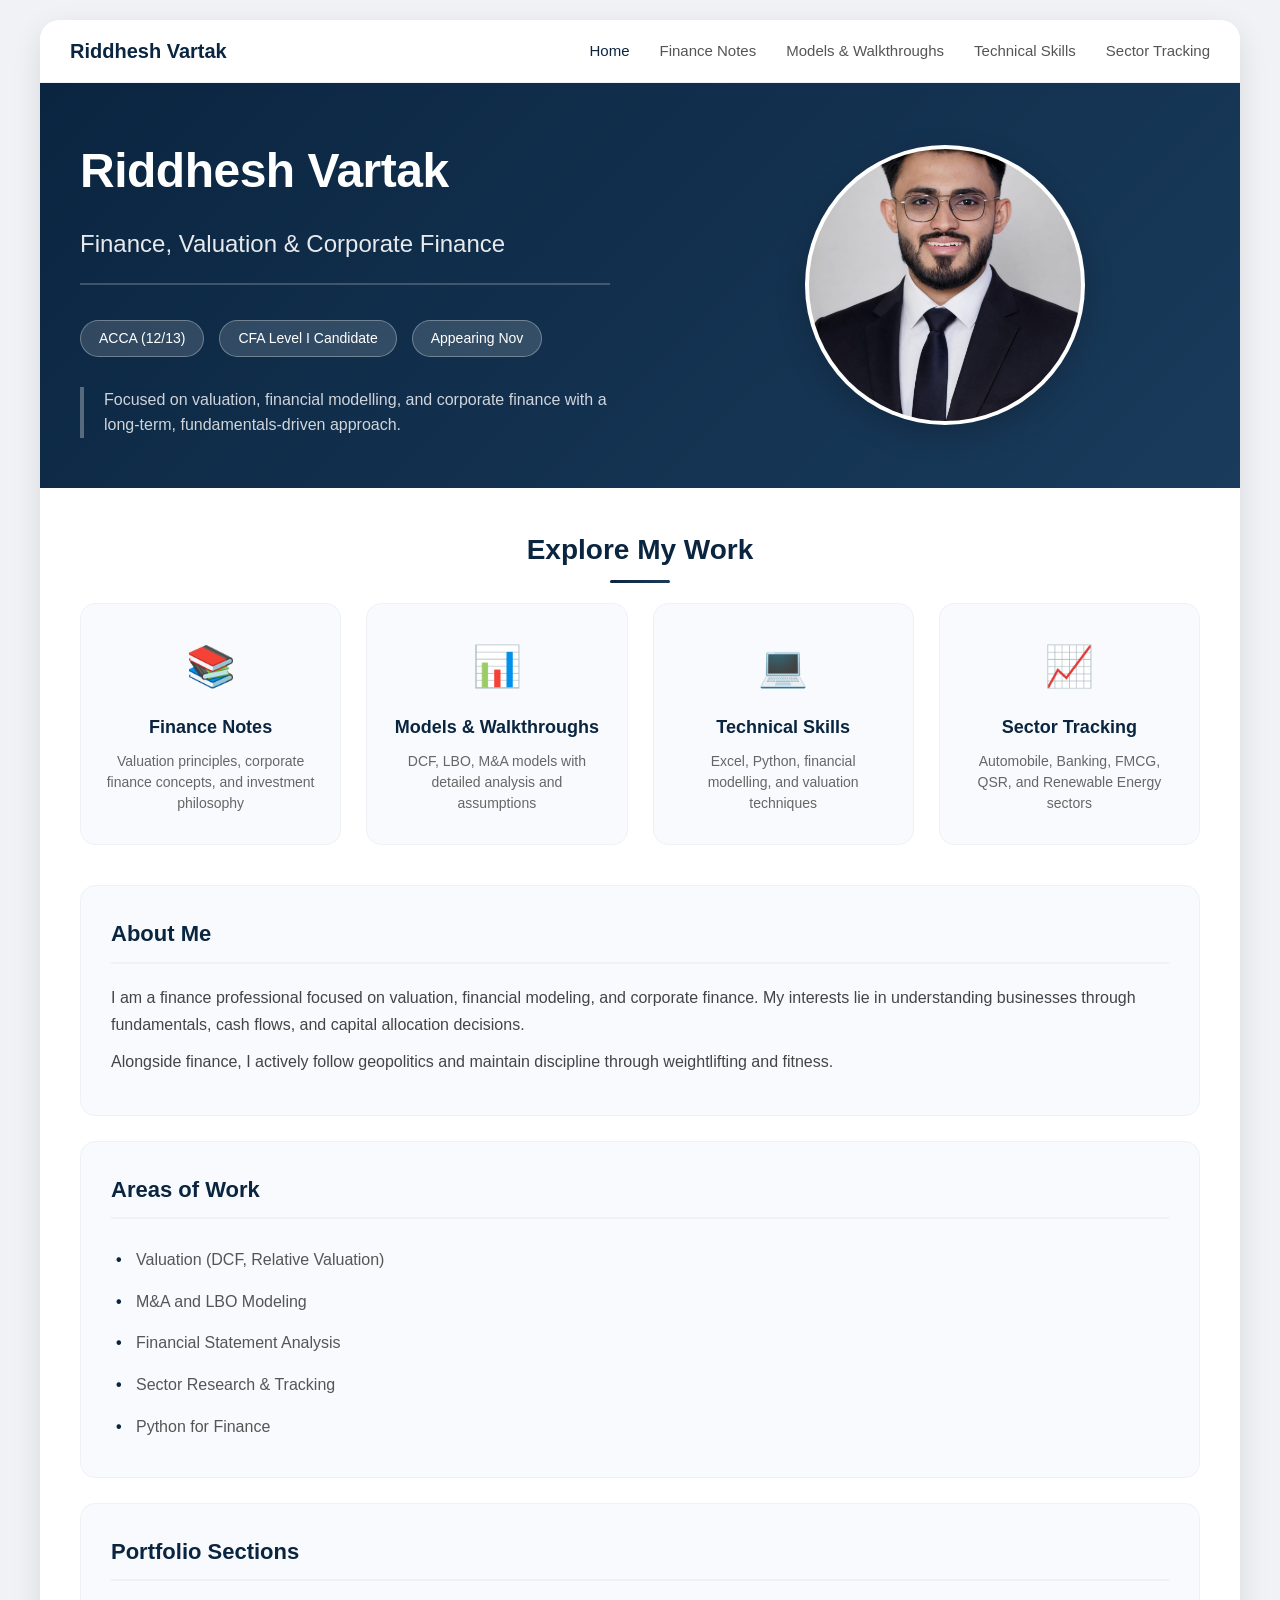
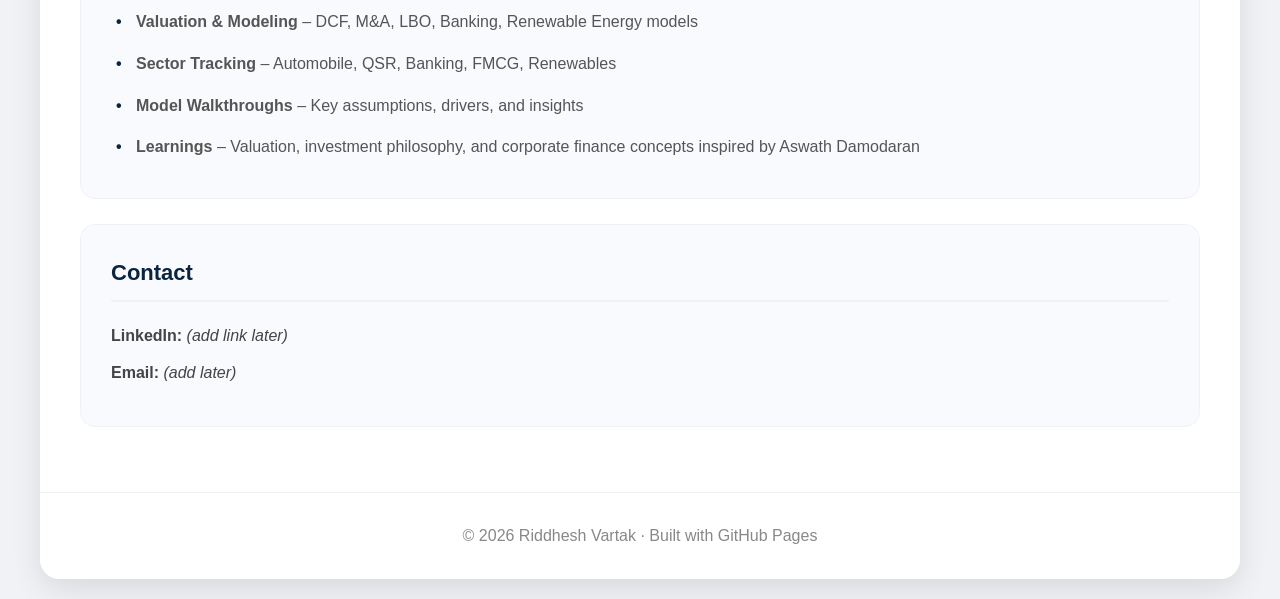
==== commit 63d36998: "Update index.html" ====
--- a/index.html
+++ b/index.html
@@ -1,132 +1,453 @@
 <!DOCTYPE html>
 <html lang="en">
 <head>
-    <meta charset="UTF-8">
-    <meta name="viewport" content="width=device-width, initial-scale=1.0">
-    <title>Riddhesh Vartak - Finance Portfolio</title>
-    <link rel="stylesheet" href="style.css">
+  <meta charset="UTF-8">
+  <title>Riddhesh Vartak | Finance & Valuation Portfolio</title>
+  <meta name="viewport" content="width=device-width, initial-scale=1.0">
+  <style>
+    * {
+      margin: 0;
+      padding: 0;
+      box-sizing: border-box;
+    }
+
+    body {
+      font-family: 'Arial', sans-serif;
+      background: #f0f2f5;
+      color: #222;
+      line-height: 1.6;
+    }
+
+    /* MAIN CONTAINER - Removes A4 paper look */
+    .main-content-area {
+      max-width: 1200px;
+      margin: 20px auto;
+      background: white;
+      border-radius: 20px;
+      box-shadow: 0 10px 30px rgba(0,0,0,0.1);
+      overflow: hidden;
+    }
+
+    /* NAVIGATION */
+    .main-nav {
+      background: white;
+      padding: 15px 30px;
+      border-bottom: 1px solid #eef2f6;
+    }
+    
+    .nav-container {
+      max-width: 1200px;
+      margin: 0 auto;
+      display: flex;
+      justify-content: space-between;
+      align-items: center;
+    }
+    
+    .nav-logo {
+      font-size: 20px;
+      font-weight: 700;
+      color: #0a2540;
+      text-decoration: none;
+    }
+    
+    .nav-links {
+      display: flex;
+      gap: 30px;
+    }
+    
+    .nav-links a {
+      color: #555;
+      text-decoration: none;
+      font-weight: 500;
+      font-size: 15px;
+      transition: color 0.3s;
+    }
+    
+    .nav-links a:hover,
+    .nav-links a.active {
+      color: #0a2540;
+    }
+
+    /* HERO SECTION - FIXED PHOTO BACKGROUND */
+    .hero-container {
+      display: flex;
+      background: linear-gradient(135deg, #0a2540 0%, #1a3b5c 100%);
+      color: white;
+      min-height: 400px;
+    }
+
+    .hero-content {
+      flex: 1;
+      padding: 50px 40px;
+      display: flex;
+      flex-direction: column;
+      justify-content: center;
+    }
+
+    .hero-name {
+      font-size: 48px;
+      font-weight: 800;
+      color: white;
+      margin-bottom: 15px;
+      letter-spacing: -0.5px;
+    }
+
+    .hero-title {
+      font-size: 24px;
+      color: rgba(255,255,255,0.9);
+      margin-bottom: 20px;
+      padding-bottom: 20px;
+      border-bottom: 2px solid rgba(255,255,255,0.2);
+    }
+
+    .hero-credentials {
+      display: flex;
+      gap: 15px;
+      flex-wrap: wrap;
+      margin: 15px 0;
+    }
+
+    .hero-credential {
+      background: rgba(255,255,255,0.15);
+      padding: 6px 18px;
+      border-radius: 50px;
+      font-size: 14px;
+      border: 1px solid rgba(255,255,255,0.3);
+    }
+
+    .hero-description {
+      font-size: 16px;
+      color: rgba(255,255,255,0.8);
+      max-width: 600px;
+      line-height: 1.6;
+      border-left: 4px solid rgba(255,255,255,0.3);
+      padding-left: 20px;
+      margin-top: 15px;
+    }
+
+    .hero-image-section {
+      flex: 1;
+      display: flex;
+      align-items: center;
+      justify-content: center;
+      padding: 30px;
+    }
+
+    .hero-image-wrapper {
+      width: 280px;
+      height: 280px;
+      border-radius: 50%;
+      overflow: hidden;
+      border: 4px solid rgba(255,255,255,0.3);
+      box-shadow: 0 10px 30px rgba(0,0,0,0.2);
+      background: white;
+    }
+
+    .hero-image {
+      width: 100%;
+      height: 100%;
+      object-fit: cover;
+    }
+
+    /* QUICK LINKS SECTION - REMOVES LINES */
+    .quick-links {
+      padding: 40px;
+    }
+
+    .quick-links h2 {
+      color: #0a2540;
+      font-size: 28px;
+      margin-bottom: 30px;
+      text-align: center;
+      position: relative;
+    }
+
+    .quick-links h2:after {
+      content: '';
+      position: absolute;
+      bottom: -10px;
+      left: 50%;
+      transform: translateX(-50%);
+      width: 60px;
+      height: 3px;
+      background: linear-gradient(90deg, #0a2540, #1a3b5c);
+      border-radius: 2px;
+    }
+
+    .links-grid {
+      display: grid;
+      grid-template-columns: repeat(auto-fit, minmax(250px, 1fr));
+      gap: 25px;
+    }
+
+    .link-card {
+      background: #f8fafd;
+      border-radius: 15px;
+      padding: 30px 25px;
+      text-align: center;
+      text-decoration: none;
+      color: inherit;
+      border: 1px solid #eef2f6;
+      transition: all 0.3s ease;
+    }
+
+    .link-card:hover {
+      transform: translateY(-5px);
+      box-shadow: 0 15px 30px rgba(10,37,64,0.1);
+      border-color: #0a2540;
+    }
+
+    .link-icon {
+      font-size: 40px;
+      color: #0a2540;
+      margin-bottom: 15px;
+    }
+
+    .link-card h3 {
+      color: #0a2540;
+      margin-bottom: 10px;
+      font-size: 18px;
+    }
+
+    .link-card p {
+      color: #666;
+      font-size: 14px;
+      line-height: 1.5;
+    }
+
+    /* CONTENT SECTIONS */
+    .content {
+      padding: 0 40px 40px;
+    }
+
+    .section {
+      background: #f8fafd;
+      border-radius: 15px;
+      padding: 30px;
+      margin-bottom: 25px;
+      border: 1px solid #eef2f6;
+    }
+
+    .section h2 {
+      color: #0a2540;
+      font-size: 22px;
+      margin-bottom: 20px;
+      padding-bottom: 10px;
+      border-bottom: 2px solid #eef2f6;
+    }
+
+    .section p {
+      color: #444;
+      line-height: 1.7;
+      margin-bottom: 10px;
+    }
+
+    .section ul {
+      list-style: none;
+    }
+
+    .section li {
+      padding: 8px 0;
+      padding-left: 25px;
+      position: relative;
+      color: #555;
+    }
+
+    .section li:before {
+      content: "•";
+      color: #0a2540;
+      font-weight: bold;
+      position: absolute;
+      left: 5px;
+    }
+
+    .footer {
+      text-align: center;
+      padding: 30px;
+      color: #888;
+      border-top: 1px solid #eef2f6;
+      background: white;
+    }
+
+    /* MOBILE RESPONSIVE */
+    @media (max-width: 768px) {
+      .hero-container {
+        flex-direction: column-reverse;
+        text-align: center;
+      }
+      
+      .hero-content {
+        padding: 30px 20px;
+        align-items: center;
+      }
+      
+      .hero-credentials {
+        justify-content: center;
+      }
+      
+      .hero-description {
+        text-align: left;
+      }
+      
+      .hero-image-wrapper {
+        width: 200px;
+        height: 200px;
+      }
+      
+      .nav-links {
+        gap: 15px;
+        flex-wrap: wrap;
+        justify-content: center;
+      }
+      
+      .quick-links {
+        padding: 30px 20px;
+      }
+      
+      .content {
+        padding: 0 20px 30px;
+      }
+    }
+
+    @media (max-width: 480px) {
+      .hero-name {
+        font-size: 36px;
+      }
+      
+      .hero-title {
+        font-size: 20px;
+      }
+      
+      .hero-credentials {
+        flex-direction: column;
+        align-items: center;
+      }
+      
+      .hero-credential {
+        width: fit-content;
+      }
+      
+      .nav-container {
+        flex-direction: column;
+        gap: 15px;
+      }
+    }
+  </style>
 </head>
 <body>
-    <div class="portfolio-card">
-        <!-- HEADER WITH BLUE BACKGROUND - PHOTO FIXED -->
-        <header class="portfolio-header">
-            <div class="header-content">
-                <img src="profile.jpg" alt="Riddhesh Vartak" class="profile-img" onerror="this.src='https://via.placeholder.com/160x160?text=RV'">
-                <div class="header-text">
-                    <h1>Riddhesh Vartak</h1>
-                    <h2>Finance, Valuation & Corporate Finance</h2>
-                    <div class="badges">
-                        <span class="badge">ACCA (12/13)</span>
-                        <span class="badge">CFA Level I Candidate</span>
-                        <span class="badge">Appearing Nov</span>
-                    </div>
-                    <div class="focus-text">
-                        Focused on valuation, financial modelling, and corporate finance with a long-term, fundamentals-driven approach.
-                    </div>
-                </div>
-            </div>
-        </header>
-
-        <!-- NAVIGATION - CLEAN -->
-        <nav class="site-nav">
-            <ul class="nav-links">
-                <li><a href="index.html" class="active">Home</a></li>
-                <li><a href="notes.html">Finance Notes</a></li>
-                <li><a href="models.html">Models & Walkthroughs</a></li>
-                <li><a href="skills.html">Technical Skills</a></li>
-                <li><a href="sectors.html">Sector Tracking</a></li>
-            </ul>
-        </nav>
-
-        <!-- MAIN CONTENT -->
-        <main class="main-area">
-            <!-- QUICK ACCESS SECTION -->
-            <h2 class="section-title">Explore My Work</h2>
-            
-            <div class="cards-grid">
-                <div class="info-card" onclick="window.location='notes.html'">
-                    <div class="card-icon">📚</div>
-                    <h3>Finance Notes</h3>
-                    <p>Valuation principles, corporate finance concepts, and investment philosophy</p>
-                </div>
-
-                <div class="info-card" onclick="window.location='models.html'">
-                    <div class="card-icon">📊</div>
-                    <h3>Models & Walkthroughs</h3>
-                    <p>DCF, M&A, LBO models with detailed analysis and assumptions</p>
-                </div>
-
-                <div class="info-card" onclick="window.location='skills.html'">
-                    <div class="card-icon">💻</div>
-                    <h3>Technical Skills</h3>
-                    <p>Excel, Python, financial modelling, and valuation techniques</p>
-                </div>
-
-                <div class="info-card" onclick="window.location='sectors.html'">
-                    <div class="card-icon">📈</div>
-                    <h3>Sector Tracking</h3>
-                    <p>Automobile, Banking, FMCG, QSR, and Renewable Energy sectors</p>
-                </div>
-            </div>
-
-            <!-- ABOUT ME SECTION - FROM YOUR README -->
-            <div class="content-block">
-                <h2>About Me</h2>
-                <p>I am a finance professional focused on valuation, financial modeling, and corporate finance. My interests lie in understanding businesses through fundamentals, cash flows, and capital allocation decisions.</p>
-                <p>Alongside finance, I actively follow geopolitics and maintain discipline through weightlifting and fitness.</p>
-            </div>
-
-            <!-- AREAS OF WORK - FROM YOUR README -->
-            <div class="content-block">
-                <h2>Areas of Work</h2>
-                <ul class="work-items">
-                    <li>Valuation (DCF, Relative Valuation)</li>
-                    <li>M&A and LBO Modeling</li>
-                    <li>Financial Statement Analysis</li>
-                    <li>Sector Research & Tracking</li>
-                    <li>Python for Finance</li>
-                </ul>
-            </div>
-
-            <!-- PORTFOLIO SECTIONS - FROM YOUR README -->
-            <div class="content-block">
-                <h2>Portfolio Sections</h2>
-                <ul class="work-items">
-                    <li><strong>Valuation & Modeling</strong> – DCF, M&A, LBO, Banking, Renewable Energy models</li>
-                    <li><strong>Sector Tracking</strong> – Automobile, QSR, Banking, FMCG, Renewables</li>
-                    <li><strong>Model Walkthroughs</strong> – Key assumptions, drivers, and insights</li>
-                    <li><strong>Learnings</strong> – Valuation, investment philosophy, and corporate finance concepts inspired by Aswath Damodaran</li>
-                </ul>
-            </div>
-
-            <!-- CONTACT SECTION -->
-            <div class="contact-info">
-                <h2 style="color: #1e3a8a; margin-bottom: 20px;">Contact</h2>
-                <p><strong>LinkedIn:</strong> <em>(add link later)</em></p>
-                <p><strong>Email:</strong> <em>(add later)</em></p>
-            </div>
-
-            <!-- FOOTER -->
-            <footer class="footer">
-                © 2026 Riddhesh Vartak · Built with GitHub Pages
-            </footer>
-        </main>
+  <div class="main-content-area">
+    <!-- NAVIGATION -->
+    <nav class="main-nav">
+      <div class="nav-container">
+        <a href="index.html" class="nav-logo">Riddhesh Vartak</a>
+        <div class="nav-links">
+          <a href="index.html" class="active">Home</a>
+          <a href="notes.html">Finance Notes</a>
+          <a href="models.html">Models & Walkthroughs</a>
+          <a href="skills.html">Technical Skills</a>
+          <a href="sectors.html">Sector Tracking</a>
+        </div>
+      </div>
+    </nav>
+
+    <!-- HERO SECTION WITH FIXED PHOTO -->
+    <div class="hero-container">
+      <div class="hero-content">
+        <h1 class="hero-name">Riddhesh Vartak</h1>
+        <div class="hero-title">Finance, Valuation & Corporate Finance</div>
+        <div class="hero-credentials">
+          <span class="hero-credential">ACCA (12/13)</span>
+          <span class="hero-credential">CFA Level I Candidate</span>
+          <span class="hero-credential">Appearing Nov</span>
+        </div>
+        <div class="hero-description">
+          Focused on valuation, financial modelling, and corporate finance with a long-term, fundamentals-driven approach.
+        </div>
+      </div>
+      <div class="hero-image-section">
+        <div class="hero-image-wrapper">
+          <img src="profile.jpg" alt="Riddhesh Vartak" class="hero-image" onerror="this.src='https://via.placeholder.com/280x280?text=RV'">
+        </div>
+      </div>
     </div>
 
-    <script>
-        // Highlight current page in navigation
-        const currentPage = window.location.pathname.split('/').pop() || 'index.html';
-        document.querySelectorAll('.nav-links a').forEach(link => {
-            if (link.getAttribute('href') === currentPage) {
-                link.classList.add('active');
-            }
-        });
-
-        // Fix for profile image if it fails to load
-        const profileImg = document.querySelector('.profile-img');
-        profileImg.onerror = function() {
-            this.src = 'https://via.placeholder.com/160x160?text=RV';
-        };
-    </script>
+    <!-- QUICK LINKS -->
+    <div class="quick-links">
+      <h2>Explore My Work</h2>
+      <div class="links-grid">
+        <a href="notes.html" class="link-card">
+          <div class="link-icon">📚</div>
+          <h3>Finance Notes</h3>
+          <p>Valuation principles, corporate finance concepts, and investment philosophy</p>
+        </a>
+        <a href="models.html" class="link-card">
+          <div class="link-icon">📊</div>
+          <h3>Models & Walkthroughs</h3>
+          <p>DCF, LBO, M&A models with detailed analysis and assumptions</p>
+        </a>
+        <a href="skills.html" class="link-card">
+          <div class="link-icon">💻</div>
+          <h3>Technical Skills</h3>
+          <p>Excel, Python, financial modelling, and valuation techniques</p>
+        </a>
+        <a href="sectors.html" class="link-card">
+          <div class="link-icon">📈</div>
+          <h3>Sector Tracking</h3>
+          <p>Automobile, Banking, FMCG, QSR, and Renewable Energy sectors</p>
+        </a>
+      </div>
+    </div>
+
+    <!-- MAIN CONTENT FROM YOUR README -->
+    <div class="content">
+      <div class="section">
+        <h2>About Me</h2>
+        <p>I am a finance professional focused on valuation, financial modeling, and corporate finance. My interests lie in understanding businesses through fundamentals, cash flows, and capital allocation decisions.</p>
+        <p>Alongside finance, I actively follow geopolitics and maintain discipline through weightlifting and fitness.</p>
+      </div>
+
+      <div class="section">
+        <h2>Areas of Work</h2>
+        <ul>
+          <li>Valuation (DCF, Relative Valuation)</li>
+          <li>M&A and LBO Modeling</li>
+          <li>Financial Statement Analysis</li>
+          <li>Sector Research & Tracking</li>
+          <li>Python for Finance</li>
+        </ul>
+      </div>
+
+      <div class="section">
+        <h2>Portfolio Sections</h2>
+        <ul>
+          <li><strong>Valuation & Modeling</strong> – DCF, M&A, LBO, Banking, Renewable Energy models</li>
+          <li><strong>Sector Tracking</strong> – Automobile, QSR, Banking, FMCG, Renewables</li>
+          <li><strong>Model Walkthroughs</strong> – Key assumptions, drivers, and insights</li>
+          <li><strong>Learnings</strong> – Valuation, investment philosophy, and corporate finance concepts inspired by Aswath Damodaran</li>
+        </ul>
+      </div>
+
+      <div class="section">
+        <h2>Contact</h2>
+        <p><strong>LinkedIn:</strong> <em>(add link later)</em></p>
+        <p><strong>Email:</strong> <em>(add later)</em></p>
+      </div>
+    </div>
+
+    <!-- FOOTER -->
+    <div class="footer">
+      © 2026 Riddhesh Vartak · Built with GitHub Pages
+    </div>
+  </div>
+
+  <script>
+    // Highlight current page
+    const currentPage = window.location.pathname.split('/').pop() || 'index.html';
+    document.querySelectorAll('.nav-links a').forEach(link => {
+      if (link.getAttribute('href') === currentPage) {
+        link.classList.add('active');
+      }
+    });
+  </script>
 </body>
 </html>
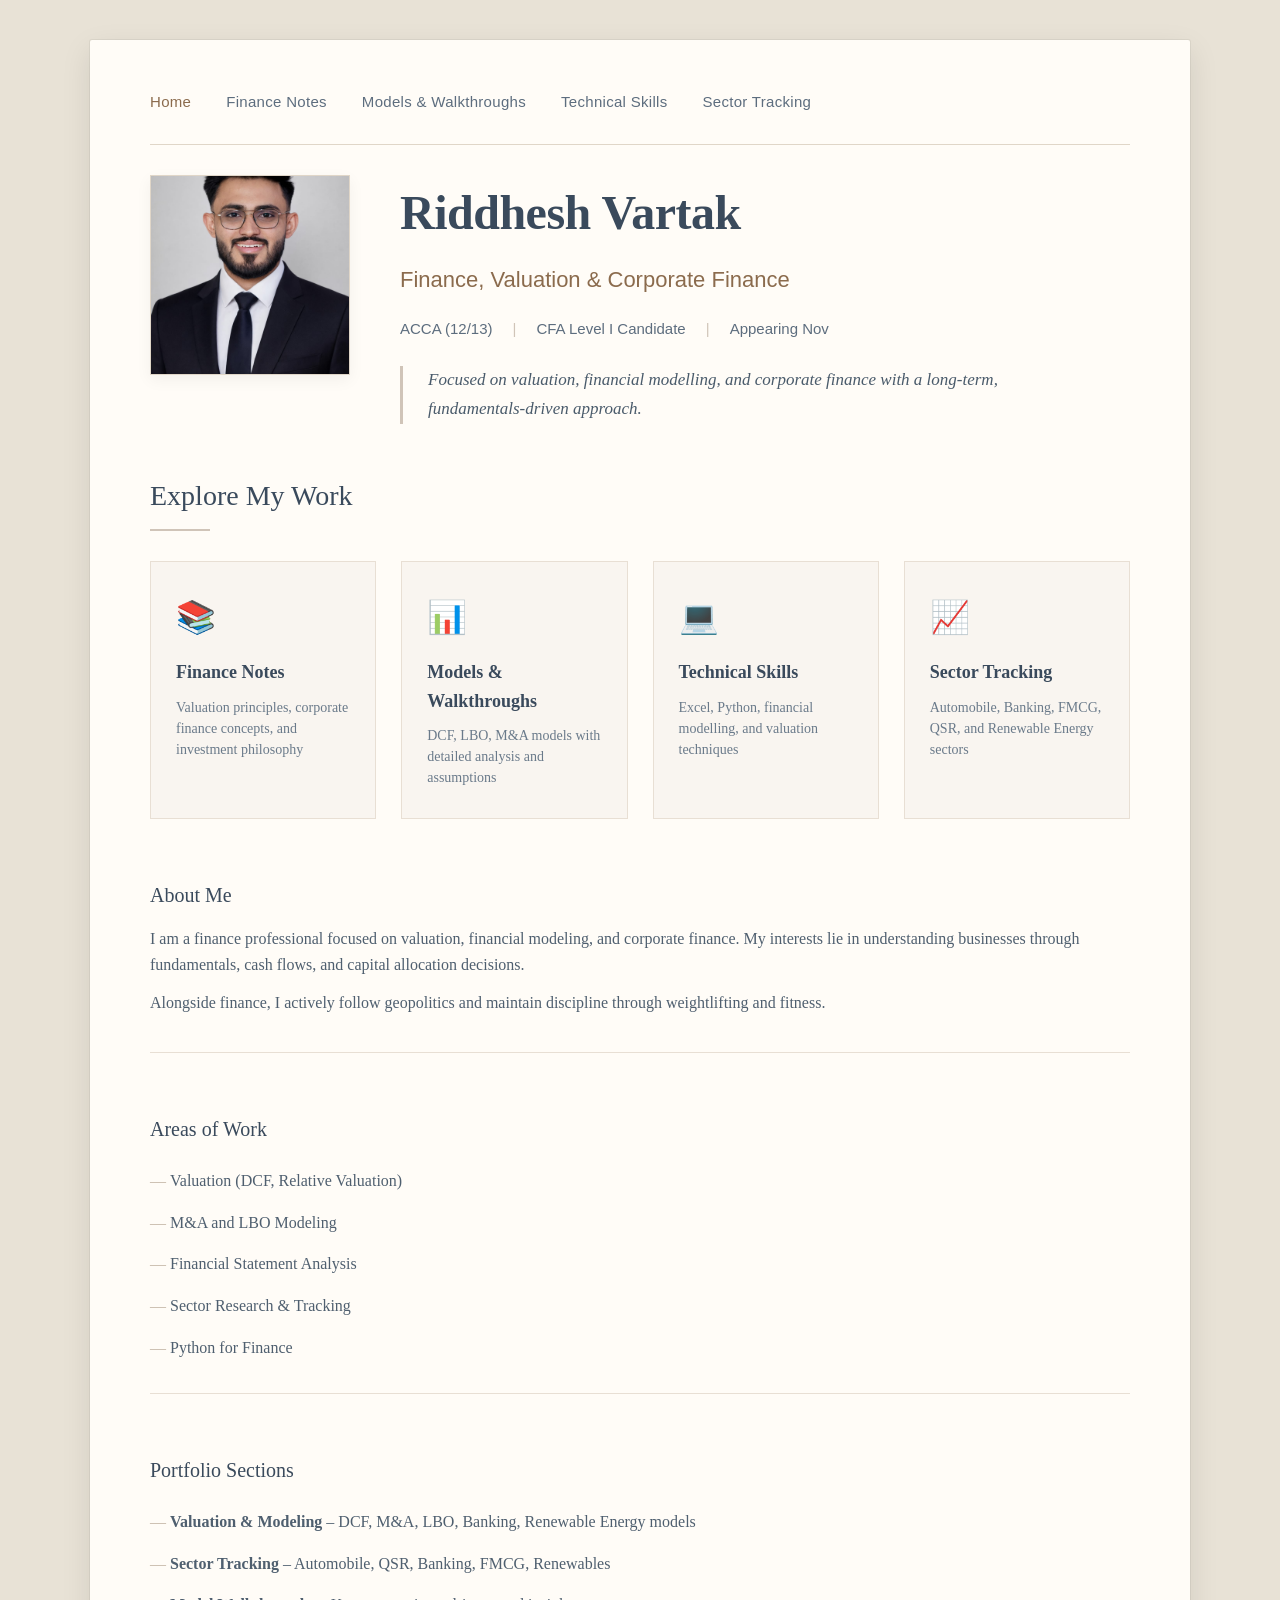
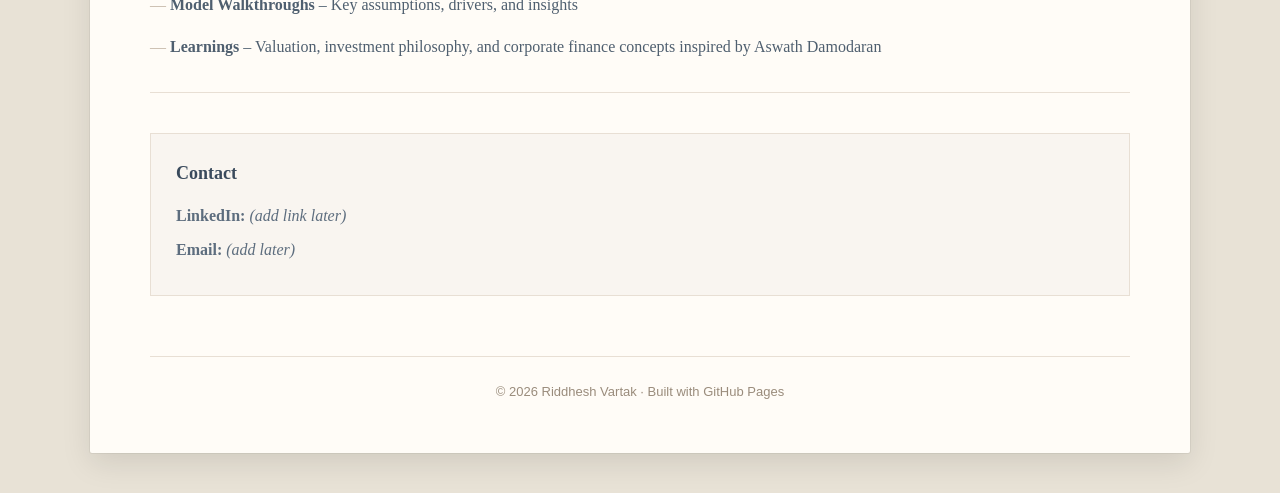
==== commit 72015311: "Update index.html" ====
--- a/index.html
+++ b/index.html
@@ -12,426 +12,417 @@
     }
 
     body {
-      font-family: 'Arial', sans-serif;
-      background: #f0f2f5;
-      color: #222;
+      font-family: 'Georgia', 'Times New Roman', serif;
+      background: #e8e2d6;  /* Warm cream background for the outer page */
+      color: #2c3e50;
       line-height: 1.6;
-    }
-
-    /* MAIN CONTAINER - Removes A4 paper look */
-    .main-content-area {
-      max-width: 1200px;
-      margin: 20px auto;
-      background: white;
-      border-radius: 20px;
-      box-shadow: 0 10px 30px rgba(0,0,0,0.1);
-      overflow: hidden;
-    }
-
-    /* NAVIGATION */
-    .main-nav {
-      background: white;
-      padding: 15px 30px;
-      border-bottom: 1px solid #eef2f6;
-    }
-    
-    .nav-container {
-      max-width: 1200px;
-      margin: 0 auto;
-      display: flex;
-      justify-content: space-between;
-      align-items: center;
-    }
-    
-    .nav-logo {
-      font-size: 20px;
-      font-weight: 700;
-      color: #0a2540;
-      text-decoration: none;
-    }
-    
-    .nav-links {
-      display: flex;
-      gap: 30px;
-    }
-    
-    .nav-links a {
-      color: #555;
-      text-decoration: none;
-      font-weight: 500;
-      font-size: 15px;
-      transition: color 0.3s;
-    }
-    
-    .nav-links a:hover,
-    .nav-links a.active {
-      color: #0a2540;
-    }
-
-    /* HERO SECTION - FIXED PHOTO BACKGROUND */
-    .hero-container {
-      display: flex;
-      background: linear-gradient(135deg, #0a2540 0%, #1a3b5c 100%);
-      color: white;
-      min-height: 400px;
-    }
-
-    .hero-content {
-      flex: 1;
-      padding: 50px 40px;
-      display: flex;
-      flex-direction: column;
-      justify-content: center;
-    }
-
-    .hero-name {
-      font-size: 48px;
-      font-weight: 800;
-      color: white;
-      margin-bottom: 15px;
-      letter-spacing: -0.5px;
-    }
-
-    .hero-title {
-      font-size: 24px;
-      color: rgba(255,255,255,0.9);
-      margin-bottom: 20px;
-      padding-bottom: 20px;
-      border-bottom: 2px solid rgba(255,255,255,0.2);
-    }
-
-    .hero-credentials {
-      display: flex;
-      gap: 15px;
-      flex-wrap: wrap;
-      margin: 15px 0;
-    }
-
-    .hero-credential {
-      background: rgba(255,255,255,0.15);
-      padding: 6px 18px;
-      border-radius: 50px;
-      font-size: 14px;
-      border: 1px solid rgba(255,255,255,0.3);
-    }
-
-    .hero-description {
-      font-size: 16px;
-      color: rgba(255,255,255,0.8);
-      max-width: 600px;
-      line-height: 1.6;
-      border-left: 4px solid rgba(255,255,255,0.3);
-      padding-left: 20px;
-      margin-top: 15px;
-    }
-
-    .hero-image-section {
-      flex: 1;
+      padding: 40px 20px;
+      min-height: 100vh;
       display: flex;
       align-items: center;
       justify-content: center;
-      padding: 30px;
-    }
-
-    .hero-image-wrapper {
-      width: 280px;
-      height: 280px;
-      border-radius: 50%;
-      overflow: hidden;
-      border: 4px solid rgba(255,255,255,0.3);
-      box-shadow: 0 10px 30px rgba(0,0,0,0.2);
-      background: white;
-    }
-
-    .hero-image {
+    }
+
+    /* MAIN CONTAINER - LIKE AN A4 PAGE */
+    .a4-page {
+      max-width: 1100px;
       width: 100%;
-      height: 100%;
+      background: #fffcf7;  /* Creamy white paper color */
+      box-shadow: 0 10px 30px rgba(0,0,0,0.1), 0 0 0 1px rgba(0,0,0,0.05);
+      padding: 50px 60px;
+      margin: 0 auto;
+      border-radius: 2px;  /* Slight rounding, but keeps page-like feel */
+    }
+
+    /* NAVIGATION - SIMPLE AND CLEAN */
+    .nav-links {
+      display: flex;
+      gap: 35px;
+      padding: 0 0 30px 0;
+      margin-bottom: 30px;
+      border-bottom: 1px solid #e0d6c8;  /* Subtle border like A4 paper line */
+      flex-wrap: wrap;
+    }
+
+    .nav-links a {
+      text-decoration: none;
+      color: #5d6d7e;
+      font-size: 15px;
+      font-weight: 500;
+      letter-spacing: 0.3px;
+      font-family: 'Arial', sans-serif;
+      transition: color 0.2s;
+    }
+
+    .nav-links a:hover,
+    .nav-links a.active {
+      color: #8b6b4d;  /* Warm brown accent */
+    }
+
+    /* PROFILE SECTION - WITH SQUARE PHOTO */
+    .profile-section {
+      display: flex;
+      gap: 50px;
+      margin-bottom: 50px;
+      align-items: flex-start;
+      flex-wrap: wrap;
+    }
+
+    /* SQUARE PHOTO - exactly as you requested */
+    .profile-photo-square {
+      width: 200px;
+      height: 200px;
       object-fit: cover;
-    }
-
-    /* QUICK LINKS SECTION - REMOVES LINES */
-    .quick-links {
-      padding: 40px;
-    }
-
-    .quick-links h2 {
-      color: #0a2540;
+      border: 1px solid #e0d6c8;
+      box-shadow: 0 5px 15px rgba(0,0,0,0.05);
+      background: #f5efe8;
+    }
+
+    .profile-info {
+      flex: 1;
+    }
+
+    .profile-info h1 {
+      font-size: 48px;
+      font-weight: 600;
+      color: #3a4a5c;
+      margin-bottom: 10px;
+      letter-spacing: -0.5px;
+      font-family: 'Georgia', serif;
+    }
+
+    .profile-info h2 {
+      font-size: 22px;
+      font-weight: 400;
+      color: #8b6b4d;  /* Warm brown accent */
+      margin-bottom: 20px;
+      font-family: 'Arial', sans-serif;
+    }
+
+    /* CREDENTIALS - SIMPLE AND CLEAN */
+    .credentials {
+      display: flex;
+      gap: 20px;
+      margin: 20px 0 25px;
+      flex-wrap: wrap;
+    }
+
+    .credential-item {
+      color: #5d6d7e;
+      font-size: 15px;
+      font-family: 'Arial', sans-serif;
+      position: relative;
+      padding-left: 0;
+    }
+
+    .credential-item:not(:last-child):after {
+      content: "|";
+      margin-left: 20px;
+      color: #d0c4b8;
+      font-weight: 300;
+    }
+
+    .focus-statement {
+      font-size: 17px;
+      color: #4a5b6b;
+      line-height: 1.7;
+      max-width: 600px;
+      font-style: italic;
+      border-left: 3px solid #d0c4b8;
+      padding-left: 25px;
+      margin-top: 25px;
+    }
+
+    /* SECTION TITLES */
+    .section-title {
       font-size: 28px;
-      margin-bottom: 30px;
-      text-align: center;
+      color: #3a4a5c;
+      margin: 40px 0 25px;
+      font-weight: 500;
+      font-family: 'Georgia', serif;
       position: relative;
     }
 
-    .quick-links h2:after {
+    .section-title:after {
       content: '';
-      position: absolute;
-      bottom: -10px;
-      left: 50%;
-      transform: translateX(-50%);
+      display: block;
       width: 60px;
-      height: 3px;
-      background: linear-gradient(90deg, #0a2540, #1a3b5c);
-      border-radius: 2px;
-    }
-
-    .links-grid {
+      height: 2px;
+      background: #d0c4b8;
+      margin-top: 10px;
+    }
+
+    /* CARDS GRID - SIMPLE AND ELEGANT */
+    .cards-grid {
       display: grid;
-      grid-template-columns: repeat(auto-fit, minmax(250px, 1fr));
+      grid-template-columns: repeat(auto-fit, minmax(220px, 1fr));
       gap: 25px;
-    }
-
-    .link-card {
-      background: #f8fafd;
-      border-radius: 15px;
+      margin: 30px 0 20px;
+    }
+
+    .simple-card {
+      background: #f9f5f0;
       padding: 30px 25px;
-      text-align: center;
+      border: 1px solid #e8dfd4;
       text-decoration: none;
       color: inherit;
-      border: 1px solid #eef2f6;
-      transition: all 0.3s ease;
-    }
-
-    .link-card:hover {
-      transform: translateY(-5px);
-      box-shadow: 0 15px 30px rgba(10,37,64,0.1);
-      border-color: #0a2540;
-    }
-
-    .link-icon {
-      font-size: 40px;
-      color: #0a2540;
+      transition: all 0.2s;
+    }
+
+    .simple-card:hover {
+      background: #f5efe8;
+      border-color: #c6b7a8;
+    }
+
+    .card-icon {
+      font-size: 32px;
       margin-bottom: 15px;
-    }
-
-    .link-card h3 {
-      color: #0a2540;
+      color: #8b6b4d;
+    }
+
+    .simple-card h3 {
+      color: #3a4a5c;
       margin-bottom: 10px;
       font-size: 18px;
-    }
-
-    .link-card p {
-      color: #666;
+      font-weight: 600;
+    }
+
+    .simple-card p {
+      color: #6a7a8a;
       font-size: 14px;
       line-height: 1.5;
     }
 
-    /* CONTENT SECTIONS */
-    .content {
-      padding: 0 40px 40px;
-    }
-
-    .section {
-      background: #f8fafd;
-      border-radius: 15px;
-      padding: 30px;
-      margin-bottom: 25px;
-      border: 1px solid #eef2f6;
-    }
-
-    .section h2 {
-      color: #0a2540;
-      font-size: 22px;
-      margin-bottom: 20px;
-      padding-bottom: 10px;
-      border-bottom: 2px solid #eef2f6;
-    }
-
-    .section p {
-      color: #444;
-      line-height: 1.7;
-      margin-bottom: 10px;
-    }
-
-    .section ul {
+    /* CONTENT SECTIONS - LIKE PAGES ON A4 */
+    .content-block {
+      margin: 35px 0;
+      padding: 25px 0;
+      border-bottom: 1px solid #e8dfd4;
+    }
+
+    .content-block:last-child {
+      border-bottom: none;
+    }
+
+    .content-block h3 {
+      color: #3a4a5c;
+      font-size: 20px;
+      margin-bottom: 15px;
+      font-weight: 500;
+    }
+
+    .content-block p {
+      color: #4f5f6f;
+      margin-bottom: 12px;
+    }
+
+    .content-list {
       list-style: none;
     }
 
-    .section li {
+    .content-list li {
       padding: 8px 0;
-      padding-left: 25px;
+      color: #4f5f6f;
       position: relative;
-      color: #555;
-    }
-
-    .section li:before {
-      content: "•";
-      color: #0a2540;
-      font-weight: bold;
+      padding-left: 20px;
+    }
+
+    .content-list li:before {
+      content: "—";
+      color: #c6b7a8;
       position: absolute;
-      left: 5px;
-    }
-
+      left: 0;
+    }
+
+    /* CONTACT SECTION */
+    .contact-section {
+      margin-top: 40px;
+      padding: 25px;
+      background: #f9f5f0;
+      border: 1px solid #e8dfd4;
+    }
+
+    .contact-section p {
+      color: #5d6d7e;
+      margin: 8px 0;
+    }
+
+    /* FOOTER */
     .footer {
+      margin-top: 60px;
+      padding-top: 25px;
       text-align: center;
-      padding: 30px;
-      color: #888;
-      border-top: 1px solid #eef2f6;
-      background: white;
-    }
-
-    /* MOBILE RESPONSIVE */
+      color: #9a8c7c;
+      font-size: 13px;
+      font-family: 'Arial', sans-serif;
+      border-top: 1px solid #e8dfd4;
+    }
+
+    /* RESPONSIVE */
     @media (max-width: 768px) {
-      .hero-container {
-        flex-direction: column-reverse;
-        text-align: center;
-      }
-      
-      .hero-content {
-        padding: 30px 20px;
-        align-items: center;
-      }
-      
-      .hero-credentials {
-        justify-content: center;
-      }
-      
-      .hero-description {
-        text-align: left;
-      }
-      
-      .hero-image-wrapper {
-        width: 200px;
-        height: 200px;
-      }
-      
-      .nav-links {
-        gap: 15px;
-        flex-wrap: wrap;
-        justify-content: center;
-      }
-      
-      .quick-links {
-        padding: 30px 20px;
-      }
-      
-      .content {
-        padding: 0 20px 30px;
-      }
-    }
-
-    @media (max-width: 480px) {
-      .hero-name {
-        font-size: 36px;
-      }
-      
-      .hero-title {
-        font-size: 20px;
-      }
-      
-      .hero-credentials {
+      .a4-page {
+        padding: 30px 25px;
+      }
+      
+      .profile-section {
         flex-direction: column;
         align-items: center;
-      }
-      
-      .hero-credential {
-        width: fit-content;
-      }
-      
-      .nav-container {
+        text-align: center;
+        gap: 30px;
+      }
+      
+      .profile-photo-square {
+        width: 180px;
+        height: 180px;
+      }
+      
+      .credentials {
+        justify-content: center;
+      }
+      
+      .credential-item:not(:last-child):after {
+        display: none;
+      }
+      
+      .credential-item {
+        background: #f5efe8;
+        padding: 5px 15px;
+        border-radius: 20px;
+      }
+      
+      .credentials {
+        gap: 10px;
+      }
+      
+      .focus-statement {
+        text-align: left;
+      }
+      
+      .nav-links {
+        justify-content: center;
+        gap: 20px;
+      }
+      
+      .section-title:after {
+        margin-left: auto;
+        margin-right: auto;
+      }
+      
+      .section-title {
+        text-align: center;
+      }
+    }
+
+    @media (max-width: 480px) {
+      .profile-info h1 {
+        font-size: 36px;
+      }
+      
+      .profile-info h2 {
+        font-size: 18px;
+      }
+      
+      .nav-links {
         flex-direction: column;
-        gap: 15px;
+        align-items: center;
+        gap: 12px;
       }
     }
   </style>
 </head>
 <body>
-  <div class="main-content-area">
-    <!-- NAVIGATION -->
-    <nav class="main-nav">
-      <div class="nav-container">
-        <a href="index.html" class="nav-logo">Riddhesh Vartak</a>
-        <div class="nav-links">
-          <a href="index.html" class="active">Home</a>
-          <a href="notes.html">Finance Notes</a>
-          <a href="models.html">Models & Walkthroughs</a>
-          <a href="skills.html">Technical Skills</a>
-          <a href="sectors.html">Sector Tracking</a>
+  <div class="a4-page">
+    <!-- NAVIGATION - CLEAN AND SIMPLE -->
+    <div class="nav-links">
+      <a href="index.html" class="active">Home</a>
+      <a href="notes.html">Finance Notes</a>
+      <a href="models.html">Models & Walkthroughs</a>
+      <a href="skills.html">Technical Skills</a>
+      <a href="sectors.html">Sector Tracking</a>
+    </div>
+
+    <!-- PROFILE SECTION WITH SQUARE PHOTO -->
+    <div class="profile-section">
+      <img src="profile.jpg" alt="Riddhesh Vartak" class="profile-photo-square" onerror="this.src='https://via.placeholder.com/200x200?text=RV'">
+      
+      <div class="profile-info">
+        <h1>Riddhesh Vartak</h1>
+        <h2>Finance, Valuation & Corporate Finance</h2>
+        
+        <div class="credentials">
+          <span class="credential-item">ACCA (12/13)</span>
+          <span class="credential-item">CFA Level I Candidate</span>
+          <span class="credential-item">Appearing Nov</span>
         </div>
-      </div>
-    </nav>
-
-    <!-- HERO SECTION WITH FIXED PHOTO -->
-    <div class="hero-container">
-      <div class="hero-content">
-        <h1 class="hero-name">Riddhesh Vartak</h1>
-        <div class="hero-title">Finance, Valuation & Corporate Finance</div>
-        <div class="hero-credentials">
-          <span class="hero-credential">ACCA (12/13)</span>
-          <span class="hero-credential">CFA Level I Candidate</span>
-          <span class="hero-credential">Appearing Nov</span>
-        </div>
-        <div class="hero-description">
+        
+        <div class="focus-statement">
           Focused on valuation, financial modelling, and corporate finance with a long-term, fundamentals-driven approach.
         </div>
       </div>
-      <div class="hero-image-section">
-        <div class="hero-image-wrapper">
-          <img src="profile.jpg" alt="Riddhesh Vartak" class="hero-image" onerror="this.src='https://via.placeholder.com/280x280?text=RV'">
-        </div>
-      </div>
-    </div>
-
-    <!-- QUICK LINKS -->
-    <div class="quick-links">
-      <h2>Explore My Work</h2>
-      <div class="links-grid">
-        <a href="notes.html" class="link-card">
-          <div class="link-icon">📚</div>
-          <h3>Finance Notes</h3>
-          <p>Valuation principles, corporate finance concepts, and investment philosophy</p>
-        </a>
-        <a href="models.html" class="link-card">
-          <div class="link-icon">📊</div>
-          <h3>Models & Walkthroughs</h3>
-          <p>DCF, LBO, M&A models with detailed analysis and assumptions</p>
-        </a>
-        <a href="skills.html" class="link-card">
-          <div class="link-icon">💻</div>
-          <h3>Technical Skills</h3>
-          <p>Excel, Python, financial modelling, and valuation techniques</p>
-        </a>
-        <a href="sectors.html" class="link-card">
-          <div class="link-icon">📈</div>
-          <h3>Sector Tracking</h3>
-          <p>Automobile, Banking, FMCG, QSR, and Renewable Energy sectors</p>
-        </a>
-      </div>
-    </div>
-
-    <!-- MAIN CONTENT FROM YOUR README -->
-    <div class="content">
-      <div class="section">
-        <h2>About Me</h2>
-        <p>I am a finance professional focused on valuation, financial modeling, and corporate finance. My interests lie in understanding businesses through fundamentals, cash flows, and capital allocation decisions.</p>
-        <p>Alongside finance, I actively follow geopolitics and maintain discipline through weightlifting and fitness.</p>
-      </div>
-
-      <div class="section">
-        <h2>Areas of Work</h2>
-        <ul>
-          <li>Valuation (DCF, Relative Valuation)</li>
-          <li>M&A and LBO Modeling</li>
-          <li>Financial Statement Analysis</li>
-          <li>Sector Research & Tracking</li>
-          <li>Python for Finance</li>
-        </ul>
-      </div>
-
-      <div class="section">
-        <h2>Portfolio Sections</h2>
-        <ul>
-          <li><strong>Valuation & Modeling</strong> – DCF, M&A, LBO, Banking, Renewable Energy models</li>
-          <li><strong>Sector Tracking</strong> – Automobile, QSR, Banking, FMCG, Renewables</li>
-          <li><strong>Model Walkthroughs</strong> – Key assumptions, drivers, and insights</li>
-          <li><strong>Learnings</strong> – Valuation, investment philosophy, and corporate finance concepts inspired by Aswath Damodaran</li>
-        </ul>
-      </div>
-
-      <div class="section">
-        <h2>Contact</h2>
-        <p><strong>LinkedIn:</strong> <em>(add link later)</em></p>
-        <p><strong>Email:</strong> <em>(add later)</em></p>
-      </div>
+    </div>
+
+    <!-- EXPLORE MY WORK SECTION -->
+    <div class="section-title">Explore My Work</div>
+    
+    <div class="cards-grid">
+      <a href="notes.html" class="simple-card">
+        <div class="card-icon">📚</div>
+        <h3>Finance Notes</h3>
+        <p>Valuation principles, corporate finance concepts, and investment philosophy</p>
+      </a>
+      
+      <a href="models.html" class="simple-card">
+        <div class="card-icon">📊</div>
+        <h3>Models & Walkthroughs</h3>
+        <p>DCF, LBO, M&A models with detailed analysis and assumptions</p>
+      </a>
+      
+      <a href="skills.html" class="simple-card">
+        <div class="card-icon">💻</div>
+        <h3>Technical Skills</h3>
+        <p>Excel, Python, financial modelling, and valuation techniques</p>
+      </a>
+      
+      <a href="sectors.html" class="simple-card">
+        <div class="card-icon">📈</div>
+        <h3>Sector Tracking</h3>
+        <p>Automobile, Banking, FMCG, QSR, and Renewable Energy sectors</p>
+      </a>
+    </div>
+
+    <!-- CONTENT FROM YOUR README -->
+    <div class="content-block">
+      <h3>About Me</h3>
+      <p>I am a finance professional focused on valuation, financial modeling, and corporate finance. My interests lie in understanding businesses through fundamentals, cash flows, and capital allocation decisions.</p>
+      <p>Alongside finance, I actively follow geopolitics and maintain discipline through weightlifting and fitness.</p>
+    </div>
+
+    <div class="content-block">
+      <h3>Areas of Work</h3>
+      <ul class="content-list">
+        <li>Valuation (DCF, Relative Valuation)</li>
+        <li>M&A and LBO Modeling</li>
+        <li>Financial Statement Analysis</li>
+        <li>Sector Research & Tracking</li>
+        <li>Python for Finance</li>
+      </ul>
+    </div>
+
+    <div class="content-block">
+      <h3>Portfolio Sections</h3>
+      <ul class="content-list">
+        <li><strong>Valuation & Modeling</strong> – DCF, M&A, LBO, Banking, Renewable Energy models</li>
+        <li><strong>Sector Tracking</strong> – Automobile, QSR, Banking, FMCG, Renewables</li>
+        <li><strong>Model Walkthroughs</strong> – Key assumptions, drivers, and insights</li>
+        <li><strong>Learnings</strong> – Valuation, investment philosophy, and corporate finance concepts inspired by Aswath Damodaran</li>
+      </ul>
+    </div>
+
+    <!-- CONTACT SECTION -->
+    <div class="contact-section">
+      <h3 style="color: #3a4a5c; margin-bottom: 15px; font-size: 18px;">Contact</h3>
+      <p><strong>LinkedIn:</strong> <em>(add link later)</em></p>
+      <p><strong>Email:</strong> <em>(add later)</em></p>
     </div>
 
     <!-- FOOTER -->
@@ -441,7 +432,7 @@
   </div>
 
   <script>
-    // Highlight current page
+    // Highlight current page in navigation
     const currentPage = window.location.pathname.split('/').pop() || 'index.html';
     document.querySelectorAll('.nav-links a').forEach(link => {
       if (link.getAttribute('href') === currentPage) {
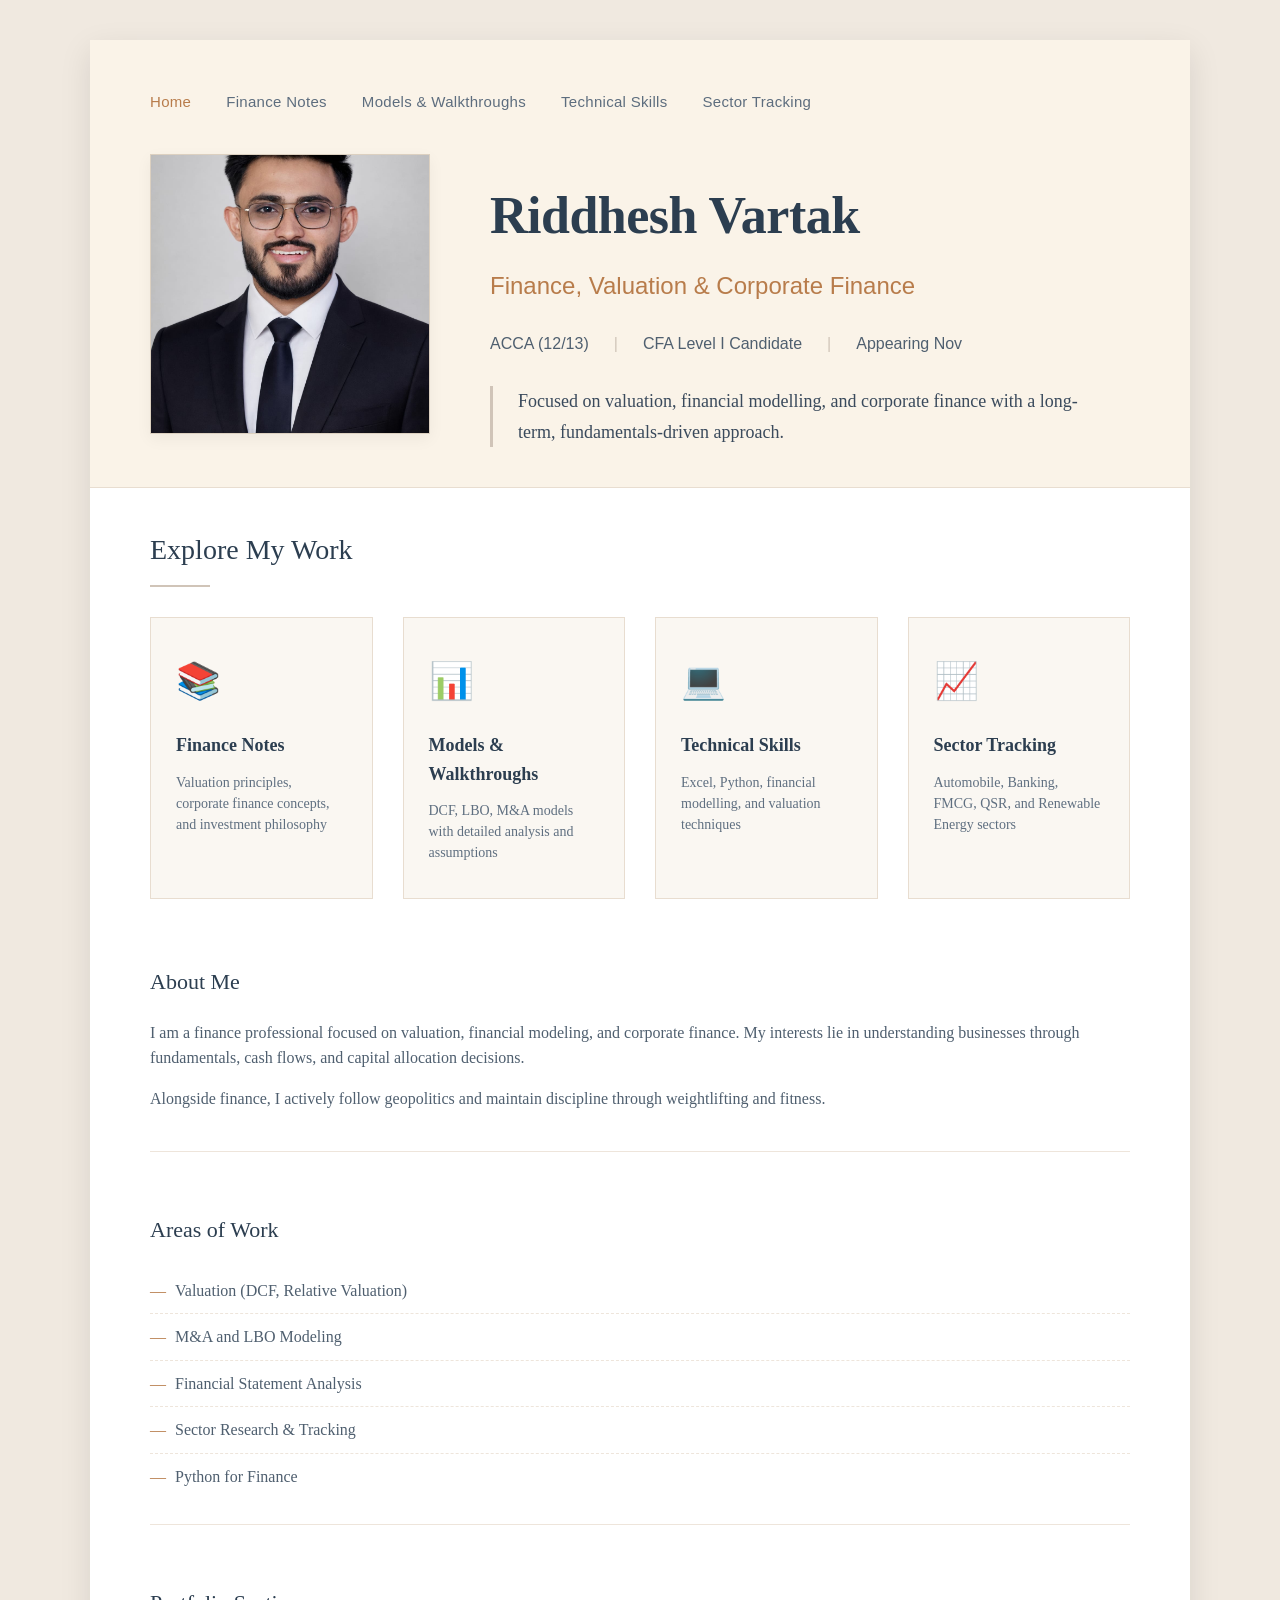
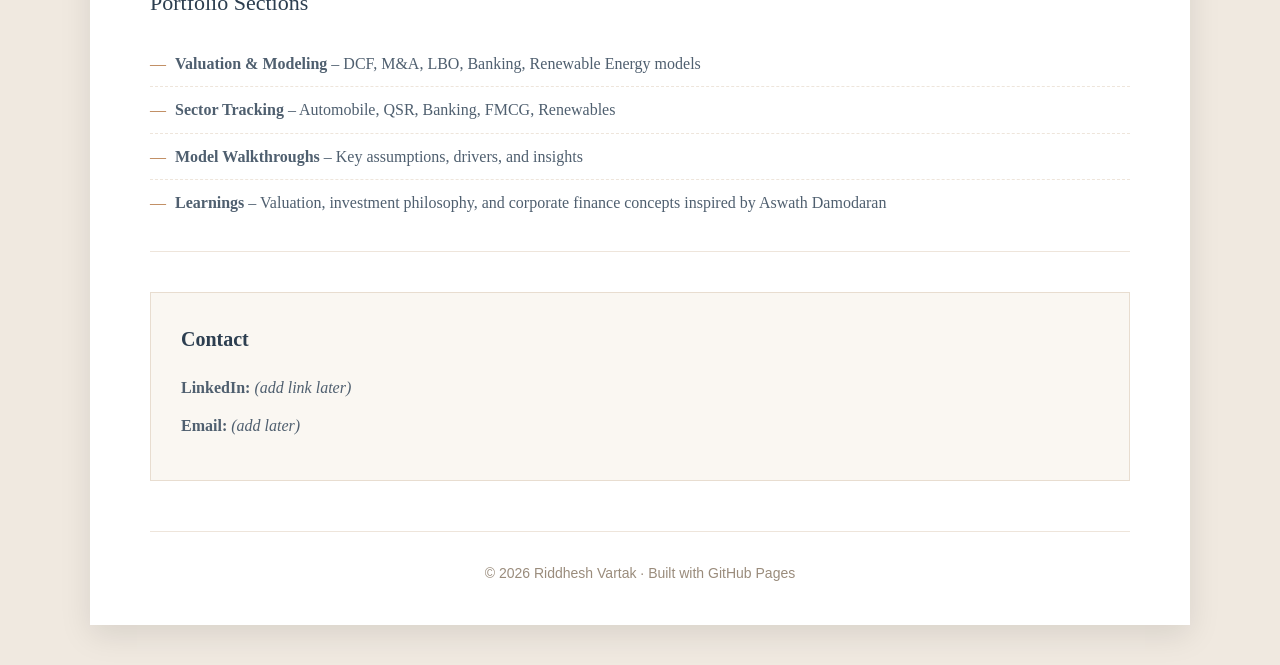
==== commit 8ecd372d: "Update index.html" ====
--- a/index.html
+++ b/index.html
@@ -13,7 +13,7 @@
 
     body {
       font-family: 'Georgia', 'Times New Roman', serif;
-      background: #e8e2d6;  /* Warm cream background for the outer page */
+      background: #f0e9e0;  /* Warm cream outer background */
       color: #2c3e50;
       line-height: 1.6;
       padding: 40px 20px;
@@ -23,24 +23,34 @@
       justify-content: center;
     }
 
-    /* MAIN CONTAINER - LIKE AN A4 PAGE */
+    /* MAIN CONTAINER - A4 PAGE WITH WHITE BACKGROUND */
     .a4-page {
       max-width: 1100px;
       width: 100%;
-      background: #fffcf7;  /* Creamy white paper color */
-      box-shadow: 0 10px 30px rgba(0,0,0,0.1), 0 0 0 1px rgba(0,0,0,0.05);
-      padding: 50px 60px;
+      background: white;  /* PURE WHITE background for content */
+      box-shadow: 0 10px 30px rgba(0,0,0,0.1);
+      padding: 0;  /* Remove padding, will add inside sections */
       margin: 0 auto;
-      border-radius: 2px;  /* Slight rounding, but keeps page-like feel */
-    }
-
-    /* NAVIGATION - SIMPLE AND CLEAN */
+    }
+
+    /* CREAM COLORED HEADER SECTION */
+    .cream-header {
+      background: #faf3e8;  /* Light cream color for header only */
+      padding: 50px 60px 40px 60px;
+      border-bottom: 1px solid #e8ddd0;
+    }
+
+    /* WHITE CONTENT SECTIONS */
+    .white-content {
+      background: white;
+      padding: 40px 60px;
+    }
+
+    /* NAVIGATION - IN CREAM HEADER */
     .nav-links {
       display: flex;
       gap: 35px;
-      padding: 0 0 30px 0;
-      margin-bottom: 30px;
-      border-bottom: 1px solid #e0d6c8;  /* Subtle border like A4 paper line */
+      margin-bottom: 40px;
       flex-wrap: wrap;
     }
 
@@ -56,88 +66,86 @@
 
     .nav-links a:hover,
     .nav-links a.active {
-      color: #8b6b4d;  /* Warm brown accent */
-    }
-
-    /* PROFILE SECTION - WITH SQUARE PHOTO */
+      color: #b87c4b;  /* Warm brown accent */
+    }
+
+    /* PROFILE SECTION - WITH BIGGER SQUARE PHOTO */
     .profile-section {
       display: flex;
-      gap: 50px;
-      margin-bottom: 50px;
+      gap: 60px;
       align-items: flex-start;
       flex-wrap: wrap;
     }
 
-    /* SQUARE PHOTO - exactly as you requested */
+    /* BIGGER SQUARE PHOTO - 280x280 as requested */
     .profile-photo-square {
-      width: 200px;
-      height: 200px;
+      width: 280px;
+      height: 280px;
       object-fit: cover;
-      border: 1px solid #e0d6c8;
+      border: 1px solid #dcd0c0;
       box-shadow: 0 5px 15px rgba(0,0,0,0.05);
       background: #f5efe8;
     }
 
     .profile-info {
       flex: 1;
+      padding-top: 20px;
     }
 
     .profile-info h1 {
-      font-size: 48px;
+      font-size: 52px;
       font-weight: 600;
-      color: #3a4a5c;
+      color: #2c3e50;
       margin-bottom: 10px;
       letter-spacing: -0.5px;
       font-family: 'Georgia', serif;
     }
 
     .profile-info h2 {
-      font-size: 22px;
+      font-size: 24px;
       font-weight: 400;
-      color: #8b6b4d;  /* Warm brown accent */
-      margin-bottom: 20px;
+      color: #b87c4b;  /* Warm brown accent */
+      margin-bottom: 25px;
       font-family: 'Arial', sans-serif;
     }
 
-    /* CREDENTIALS - SIMPLE AND CLEAN */
+    /* CREDENTIALS */
     .credentials {
       display: flex;
-      gap: 20px;
-      margin: 20px 0 25px;
+      gap: 25px;
+      margin: 25px 0 30px;
       flex-wrap: wrap;
     }
 
     .credential-item {
-      color: #5d6d7e;
-      font-size: 15px;
+      color: #4f5f6f;
+      font-size: 16px;
       font-family: 'Arial', sans-serif;
       position: relative;
-      padding-left: 0;
     }
 
     .credential-item:not(:last-child):after {
       content: "|";
-      margin-left: 20px;
+      margin-left: 25px;
       color: #d0c4b8;
       font-weight: 300;
     }
 
     .focus-statement {
-      font-size: 17px;
-      color: #4a5b6b;
+      font-size: 18px;
+      color: #3a4a5c;
       line-height: 1.7;
       max-width: 600px;
-      font-style: italic;
       border-left: 3px solid #d0c4b8;
       padding-left: 25px;
       margin-top: 25px;
     }
 
-    /* SECTION TITLES */
+    /* SECTION TITLES IN WHITE CONTENT */
     .section-title {
       font-size: 28px;
-      color: #3a4a5c;
-      margin: 40px 0 25px;
+      color: #2c3e50;
+      margin: 0 0 30px 0;
       font-weight: 500;
       font-family: 'Georgia', serif;
       position: relative;
@@ -149,55 +157,55 @@
       width: 60px;
       height: 2px;
       background: #d0c4b8;
-      margin-top: 10px;
-    }
-
-    /* CARDS GRID - SIMPLE AND ELEGANT */
+      margin-top: 12px;
+    }
+
+    /* CARDS GRID IN WHITE CONTENT */
     .cards-grid {
       display: grid;
       grid-template-columns: repeat(auto-fit, minmax(220px, 1fr));
-      gap: 25px;
-      margin: 30px 0 20px;
+      gap: 30px;
+      margin: 30px 0 40px;
     }
 
     .simple-card {
-      background: #f9f5f0;
-      padding: 30px 25px;
-      border: 1px solid #e8dfd4;
+      background: #faf7f2;  /* Very light cream for cards */
+      padding: 35px 25px;
+      border: 1px solid #e8ddd0;
       text-decoration: none;
       color: inherit;
       transition: all 0.2s;
     }
 
     .simple-card:hover {
-      background: #f5efe8;
-      border-color: #c6b7a8;
+      background: #f5eee5;
+      border-color: #b87c4b;
     }
 
     .card-icon {
-      font-size: 32px;
-      margin-bottom: 15px;
-      color: #8b6b4d;
+      font-size: 36px;
+      margin-bottom: 20px;
+      color: #b87c4b;
     }
 
     .simple-card h3 {
-      color: #3a4a5c;
-      margin-bottom: 10px;
+      color: #2c3e50;
+      margin-bottom: 12px;
       font-size: 18px;
       font-weight: 600;
     }
 
     .simple-card p {
-      color: #6a7a8a;
+      color: #5f6f80;
       font-size: 14px;
       line-height: 1.5;
     }
 
-    /* CONTENT SECTIONS - LIKE PAGES ON A4 */
+    /* CONTENT BLOCKS IN WHITE */
     .content-block {
       margin: 35px 0;
       padding: 25px 0;
-      border-bottom: 1px solid #e8dfd4;
+      border-bottom: 1px solid #eee5db;
     }
 
     .content-block:last-child {
@@ -205,15 +213,16 @@
     }
 
     .content-block h3 {
-      color: #3a4a5c;
-      font-size: 20px;
-      margin-bottom: 15px;
+      color: #2c3e50;
+      font-size: 22px;
+      margin-bottom: 20px;
       font-weight: 500;
     }
 
     .content-block p {
       color: #4f5f6f;
-      margin-bottom: 12px;
+      margin-bottom: 15px;
+      font-size: 16px;
     }
 
     .content-list {
@@ -221,15 +230,21 @@
     }
 
     .content-list li {
-      padding: 8px 0;
+      padding: 10px 0;
       color: #4f5f6f;
       position: relative;
-      padding-left: 20px;
+      padding-left: 25px;
+      font-size: 16px;
+      border-bottom: 1px dashed #eee5db;
+    }
+
+    .content-list li:last-child {
+      border-bottom: none;
     }
 
     .content-list li:before {
       content: "—";
-      color: #c6b7a8;
+      color: #b87c4b;
       position: absolute;
       left: 0;
     }
@@ -237,30 +252,35 @@
     /* CONTACT SECTION */
     .contact-section {
       margin-top: 40px;
-      padding: 25px;
-      background: #f9f5f0;
-      border: 1px solid #e8dfd4;
+      padding: 30px;
+      background: #faf7f2;
+      border: 1px solid #e8ddd0;
     }
 
     .contact-section p {
-      color: #5d6d7e;
-      margin: 8px 0;
+      color: #4f5f6f;
+      margin: 12px 0;
+      font-size: 16px;
     }
 
     /* FOOTER */
     .footer {
-      margin-top: 60px;
-      padding-top: 25px;
+      margin-top: 50px;
+      padding-top: 30px;
       text-align: center;
       color: #9a8c7c;
-      font-size: 13px;
+      font-size: 14px;
       font-family: 'Arial', sans-serif;
-      border-top: 1px solid #e8dfd4;
+      border-top: 1px solid #eee5db;
     }
 
     /* RESPONSIVE */
     @media (max-width: 768px) {
-      .a4-page {
+      .cream-header {
+        padding: 30px 25px;
+      }
+      
+      .white-content {
         padding: 30px 25px;
       }
       
@@ -272,8 +292,8 @@
       }
       
       .profile-photo-square {
-        width: 180px;
-        height: 180px;
+        width: 240px;
+        height: 240px;
       }
       
       .credentials {
@@ -285,13 +305,9 @@
       }
       
       .credential-item {
-        background: #f5efe8;
-        padding: 5px 15px;
-        border-radius: 20px;
-      }
-      
-      .credentials {
-        gap: 10px;
+        background: #f0e4d8;
+        padding: 6px 18px;
+        border-radius: 25px;
       }
       
       .focus-statement {
@@ -315,119 +331,130 @@
 
     @media (max-width: 480px) {
       .profile-info h1 {
-        font-size: 36px;
+        font-size: 38px;
       }
       
       .profile-info h2 {
-        font-size: 18px;
+        font-size: 20px;
+      }
+      
+      .profile-photo-square {
+        width: 200px;
+        height: 200px;
       }
       
       .nav-links {
         flex-direction: column;
         align-items: center;
-        gap: 12px;
+        gap: 15px;
       }
     }
   </style>
 </head>
 <body>
   <div class="a4-page">
-    <!-- NAVIGATION - CLEAN AND SIMPLE -->
-    <div class="nav-links">
-      <a href="index.html" class="active">Home</a>
-      <a href="notes.html">Finance Notes</a>
-      <a href="models.html">Models & Walkthroughs</a>
-      <a href="skills.html">Technical Skills</a>
-      <a href="sectors.html">Sector Tracking</a>
+    <!-- CREAM COLORED HEADER SECTION (only this part is cream) -->
+    <div class="cream-header">
+      <!-- NAVIGATION -->
+      <div class="nav-links">
+        <a href="index.html" class="active">Home</a>
+        <a href="notes.html">Finance Notes</a>
+        <a href="models.html">Models & Walkthroughs</a>
+        <a href="skills.html">Technical Skills</a>
+        <a href="sectors.html">Sector Tracking</a>
+      </div>
+
+      <!-- PROFILE SECTION WITH BIG SQUARE PHOTO -->
+      <div class="profile-section">
+        <img src="profile.jpg" alt="Riddhesh Vartak" class="profile-photo-square" onerror="this.src='https://via.placeholder.com/280x280?text=RV'">
+        
+        <div class="profile-info">
+          <h1>Riddhesh Vartak</h1>
+          <h2>Finance, Valuation & Corporate Finance</h2>
+          
+          <div class="credentials">
+            <span class="credential-item">ACCA (12/13)</span>
+            <span class="credential-item">CFA Level I Candidate</span>
+            <span class="credential-item">Appearing Nov</span>
+          </div>
+          
+          <div class="focus-statement">
+            Focused on valuation, financial modelling, and corporate finance with a long-term, fundamentals-driven approach.
+          </div>
+        </div>
+      </div>
     </div>
 
-    <!-- PROFILE SECTION WITH SQUARE PHOTO -->
-    <div class="profile-section">
-      <img src="profile.jpg" alt="Riddhesh Vartak" class="profile-photo-square" onerror="this.src='https://via.placeholder.com/200x200?text=RV'">
-      
-      <div class="profile-info">
-        <h1>Riddhesh Vartak</h1>
-        <h2>Finance, Valuation & Corporate Finance</h2>
+    <!-- WHITE BACKGROUND CONTENT SECTION (everything below is white) -->
+    <div class="white-content">
+      <!-- EXPLORE MY WORK SECTION -->
+      <div class="section-title">Explore My Work</div>
+      
+      <div class="cards-grid">
+        <a href="notes.html" class="simple-card">
+          <div class="card-icon">📚</div>
+          <h3>Finance Notes</h3>
+          <p>Valuation principles, corporate finance concepts, and investment philosophy</p>
+        </a>
         
-        <div class="credentials">
-          <span class="credential-item">ACCA (12/13)</span>
-          <span class="credential-item">CFA Level I Candidate</span>
-          <span class="credential-item">Appearing Nov</span>
-        </div>
+        <a href="models.html" class="simple-card">
+          <div class="card-icon">📊</div>
+          <h3>Models & Walkthroughs</h3>
+          <p>DCF, LBO, M&A models with detailed analysis and assumptions</p>
+        </a>
         
-        <div class="focus-statement">
-          Focused on valuation, financial modelling, and corporate finance with a long-term, fundamentals-driven approach.
-        </div>
-      </div>
-    </div>
-
-    <!-- EXPLORE MY WORK SECTION -->
-    <div class="section-title">Explore My Work</div>
-    
-    <div class="cards-grid">
-      <a href="notes.html" class="simple-card">
-        <div class="card-icon">📚</div>
-        <h3>Finance Notes</h3>
-        <p>Valuation principles, corporate finance concepts, and investment philosophy</p>
-      </a>
-      
-      <a href="models.html" class="simple-card">
-        <div class="card-icon">📊</div>
-        <h3>Models & Walkthroughs</h3>
-        <p>DCF, LBO, M&A models with detailed analysis and assumptions</p>
-      </a>
-      
-      <a href="skills.html" class="simple-card">
-        <div class="card-icon">💻</div>
-        <h3>Technical Skills</h3>
-        <p>Excel, Python, financial modelling, and valuation techniques</p>
-      </a>
-      
-      <a href="sectors.html" class="simple-card">
-        <div class="card-icon">📈</div>
-        <h3>Sector Tracking</h3>
-        <p>Automobile, Banking, FMCG, QSR, and Renewable Energy sectors</p>
-      </a>
-    </div>
-
-    <!-- CONTENT FROM YOUR README -->
-    <div class="content-block">
-      <h3>About Me</h3>
-      <p>I am a finance professional focused on valuation, financial modeling, and corporate finance. My interests lie in understanding businesses through fundamentals, cash flows, and capital allocation decisions.</p>
-      <p>Alongside finance, I actively follow geopolitics and maintain discipline through weightlifting and fitness.</p>
-    </div>
-
-    <div class="content-block">
-      <h3>Areas of Work</h3>
-      <ul class="content-list">
-        <li>Valuation (DCF, Relative Valuation)</li>
-        <li>M&A and LBO Modeling</li>
-        <li>Financial Statement Analysis</li>
-        <li>Sector Research & Tracking</li>
-        <li>Python for Finance</li>
-      </ul>
-    </div>
-
-    <div class="content-block">
-      <h3>Portfolio Sections</h3>
-      <ul class="content-list">
-        <li><strong>Valuation & Modeling</strong> – DCF, M&A, LBO, Banking, Renewable Energy models</li>
-        <li><strong>Sector Tracking</strong> – Automobile, QSR, Banking, FMCG, Renewables</li>
-        <li><strong>Model Walkthroughs</strong> – Key assumptions, drivers, and insights</li>
-        <li><strong>Learnings</strong> – Valuation, investment philosophy, and corporate finance concepts inspired by Aswath Damodaran</li>
-      </ul>
-    </div>
-
-    <!-- CONTACT SECTION -->
-    <div class="contact-section">
-      <h3 style="color: #3a4a5c; margin-bottom: 15px; font-size: 18px;">Contact</h3>
-      <p><strong>LinkedIn:</strong> <em>(add link later)</em></p>
-      <p><strong>Email:</strong> <em>(add later)</em></p>
-    </div>
-
-    <!-- FOOTER -->
-    <div class="footer">
-      © 2026 Riddhesh Vartak · Built with GitHub Pages
+        <a href="skills.html" class="simple-card">
+          <div class="card-icon">💻</div>
+          <h3>Technical Skills</h3>
+          <p>Excel, Python, financial modelling, and valuation techniques</p>
+        </a>
+        
+        <a href="sectors.html" class="simple-card">
+          <div class="card-icon">📈</div>
+          <h3>Sector Tracking</h3>
+          <p>Automobile, Banking, FMCG, QSR, and Renewable Energy sectors</p>
+        </a>
+      </div>
+
+      <!-- CONTENT FROM YOUR README -->
+      <div class="content-block">
+        <h3>About Me</h3>
+        <p>I am a finance professional focused on valuation, financial modeling, and corporate finance. My interests lie in understanding businesses through fundamentals, cash flows, and capital allocation decisions.</p>
+        <p>Alongside finance, I actively follow geopolitics and maintain discipline through weightlifting and fitness.</p>
+      </div>
+
+      <div class="content-block">
+        <h3>Areas of Work</h3>
+        <ul class="content-list">
+          <li>Valuation (DCF, Relative Valuation)</li>
+          <li>M&A and LBO Modeling</li>
+          <li>Financial Statement Analysis</li>
+          <li>Sector Research & Tracking</li>
+          <li>Python for Finance</li>
+        </ul>
+      </div>
+
+      <div class="content-block">
+        <h3>Portfolio Sections</h3>
+        <ul class="content-list">
+          <li><strong>Valuation & Modeling</strong> – DCF, M&A, LBO, Banking, Renewable Energy models</li>
+          <li><strong>Sector Tracking</strong> – Automobile, QSR, Banking, FMCG, Renewables</li>
+          <li><strong>Model Walkthroughs</strong> – Key assumptions, drivers, and insights</li>
+          <li><strong>Learnings</strong> – Valuation, investment philosophy, and corporate finance concepts inspired by Aswath Damodaran</li>
+        </ul>
+      </div>
+
+      <!-- CONTACT SECTION -->
+      <div class="contact-section">
+        <h3 style="color: #2c3e50; margin-bottom: 20px; font-size: 20px;">Contact</h3>
+        <p><strong>LinkedIn:</strong> <em>(add link later)</em></p>
+        <p><strong>Email:</strong> <em>(add later)</em></p>
+      </div>
+
+      <!-- FOOTER -->
+      <div class="footer">
+        © 2026 Riddhesh Vartak · Built with GitHub Pages
+      </div>
     </div>
   </div>
 
